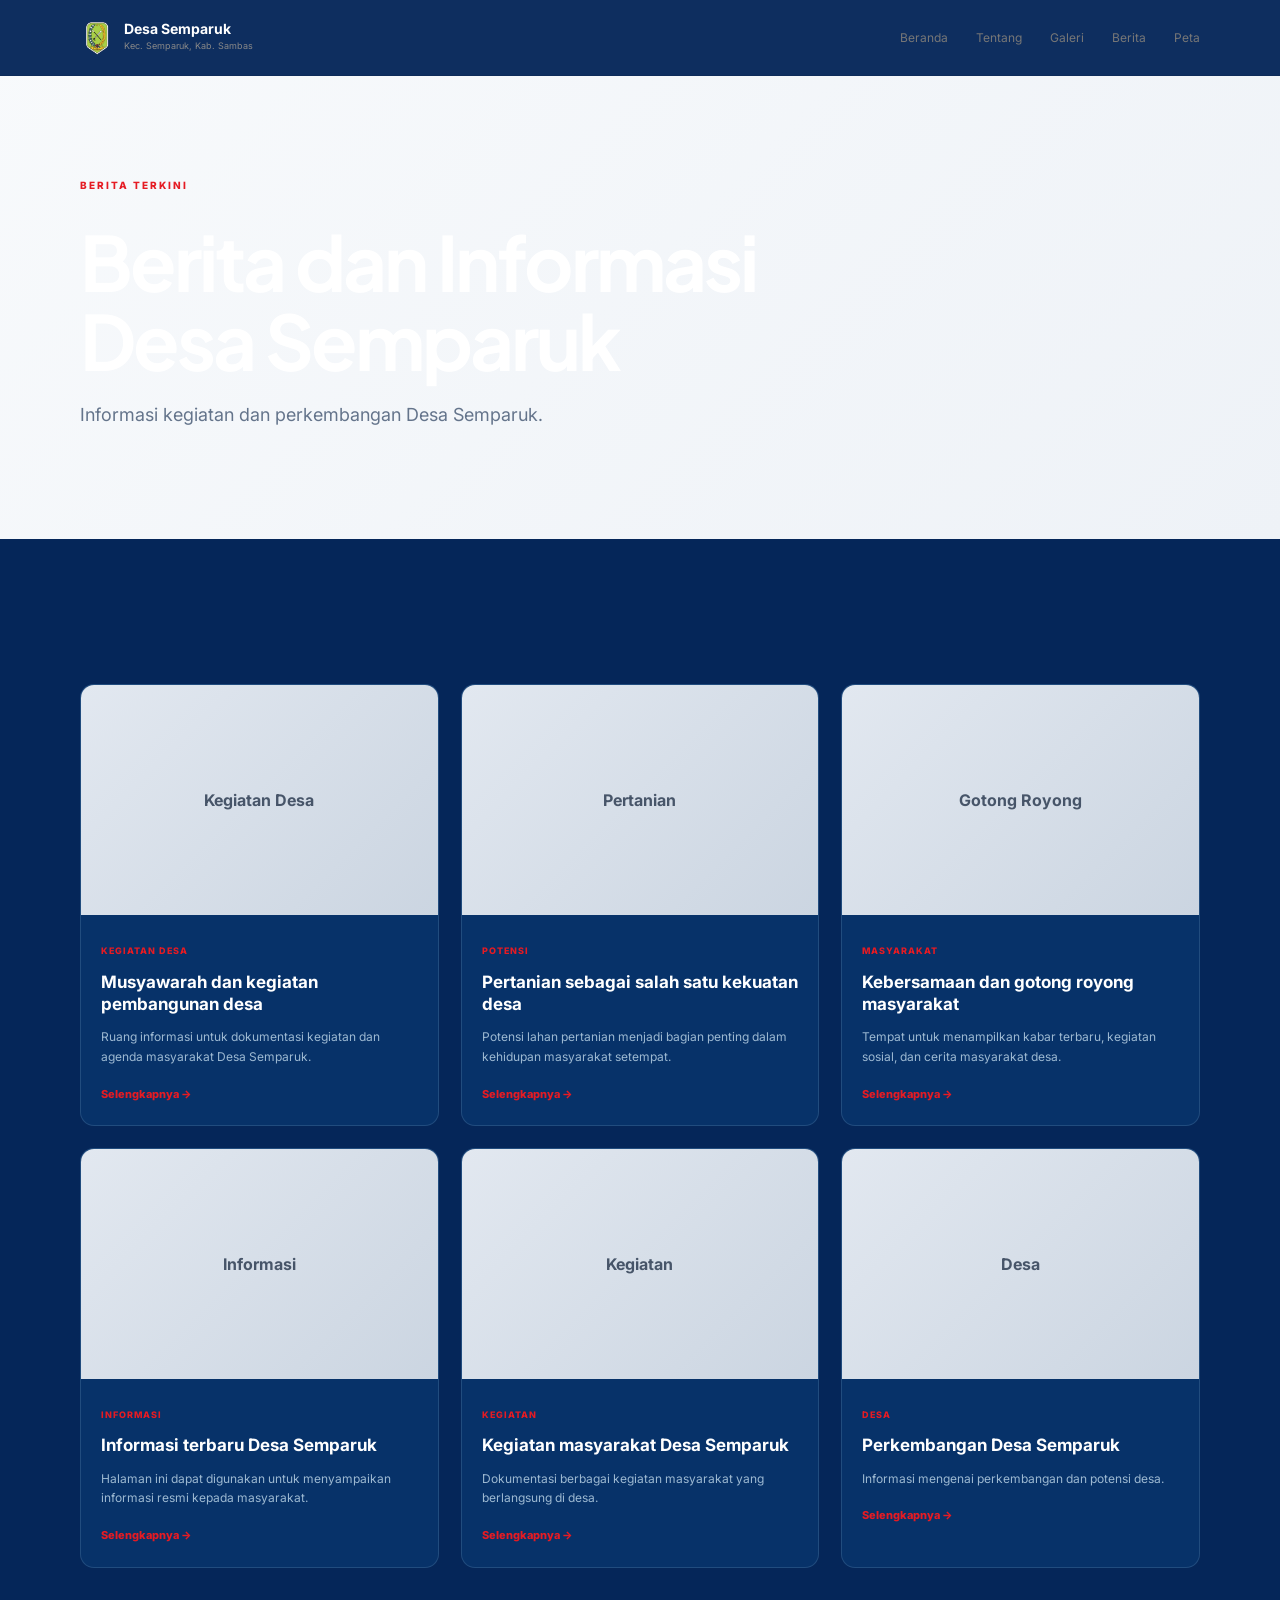
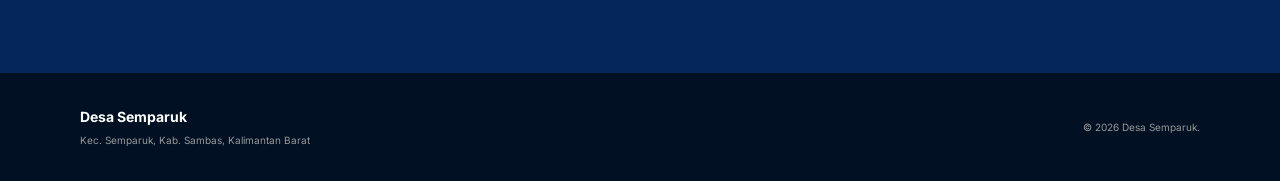
==== berita.html @ 7cc1b400 "mengubah menjadi 5 halaman dan menambahkan peta" ====
<!DOCTYPE html>
<html lang="id">

<head>

  <meta charset="UTF-8">

  <meta name="viewport"
        content="width=device-width, initial-scale=1.0">

  <title>Berita — Desa Semparuk</title>

  <link rel="preconnect"
        href="https://fonts.googleapis.com">

  <link rel="preconnect"
        href="https://fonts.gstatic.com"
        crossorigin>

  <link href="https://fonts.googleapis.com/css2?family=Inter:wght@400;500;600;700;800&family=Plus+Jakarta+Sans:wght@600;700;800&display=swap"
        rel="stylesheet">

  <link rel="stylesheet"
        href="style.css">

</head>


<body>

<header class="navbar">

  <a href="index.html" class="brand">

    <img class="official-logo"
         src="logo-kabupaten-sambas.png"
         alt="Lambang Kabupaten Sambas">

    <span>

      <strong>Desa Semparuk</strong>

      <small>
        Kec. Semparuk, Kab. Sambas
      </small>

    </span>

  </a>


  <button class="menu-toggle"
          id="menuToggle">
    ☰
  </button>


  <nav id="navMenu">

    <a href="index.html">
      Beranda
    </a>

    <a href="tentang.html">
      Tentang
    </a>

    <a href="galeri.html">
      Galeri
    </a>

    <a class="active"
       href="berita.html">
      Berita
    </a>

    <a href="peta.html">
      Peta
    </a>

  </nav>

</header>


<main>

<section class="page-header">

  <div class="container">

    <span class="eyebrow">
      Berita Terkini
    </span>

    <h1>
      Berita dan Informasi
      <br>
      Desa Semparuk
    </h1>

    <p>
      Informasi kegiatan dan perkembangan
      Desa Semparuk.
    </p>

  </div>

</section>


<section class="section news-section">

  <div class="container">


    <div class="news-grid">


      <article class="news-card reveal">

        <div class="news-image">
          Kegiatan Desa
        </div>

        <div class="news-body">

          <span class="tag">
            Kegiatan Desa
          </span>

          <h3>
            Musyawarah dan kegiatan pembangunan desa
          </h3>

          <p>
            Ruang informasi untuk dokumentasi kegiatan
            dan agenda masyarakat Desa Semparuk.
          </p>

          <a href="#">
            Selengkapnya →
          </a>

        </div>

      </article>


      <article class="news-card reveal">

        <div class="news-image">
          Pertanian
        </div>

        <div class="news-body">

          <span class="tag">
            Potensi
          </span>

          <h3>
            Pertanian sebagai salah satu kekuatan desa
          </h3>

          <p>
            Potensi lahan pertanian menjadi bagian penting
            dalam kehidupan masyarakat setempat.
          </p>

          <a href="#">
            Selengkapnya →
          </a>

        </div>

      </article>


      <article class="news-card reveal">

        <div class="news-image">
          Gotong Royong
        </div>

        <div class="news-body">

          <span class="tag">
            Masyarakat
          </span>

          <h3>
            Kebersamaan dan gotong royong masyarakat
          </h3>

          <p>
            Tempat untuk menampilkan kabar terbaru,
            kegiatan sosial, dan cerita masyarakat desa.
          </p>

          <a href="#">
            Selengkapnya →
          </a>

        </div>

      </article>


      <article class="news-card reveal">

        <div class="news-image">
          Informasi
        </div>

        <div class="news-body">

          <span class="tag">
            Informasi
          </span>

          <h3>
            Informasi terbaru Desa Semparuk
          </h3>

          <p>
            Halaman ini dapat digunakan untuk
            menyampaikan informasi resmi kepada masyarakat.
          </p>

          <a href="#">
            Selengkapnya →
          </a>

        </div>

      </article>


      <article class="news-card reveal">

        <div class="news-image">
          Kegiatan
        </div>

        <div class="news-body">

          <span class="tag">
            Kegiatan
          </span>

          <h3>
            Kegiatan masyarakat Desa Semparuk
          </h3>

          <p>
            Dokumentasi berbagai kegiatan masyarakat
            yang berlangsung di desa.
          </p>

          <a href="#">
            Selengkapnya →
          </a>

        </div>

      </article>


      <article class="news-card reveal">

        <div class="news-image">
          Desa
        </div>

        <div class="news-body">

          <span class="tag">
            Desa
          </span>

          <h3>
            Perkembangan Desa Semparuk
          </h3>

          <p>
            Informasi mengenai perkembangan
            dan potensi desa.
          </p>

          <a href="#">
            Selengkapnya →
          </a>

        </div>

      </article>


    </div>

  </div>

</section>

</main>


<footer>

  <div class="container footer-inner">

    <div>

      <strong>
        Desa Semparuk
      </strong>

      <p>
        Kec. Semparuk, Kab. Sambas,
        Kalimantan Barat
      </p>

    </div>

    <p>
      © <span id="year"></span>
      Desa Semparuk.
    </p>

  </div>

</footer>


<button id="topBtn"
        class="top-btn">
  ↑
</button>


<script src="script.js"></script>

</body>

</html>
---- style.css ----
:root{--blue:#052659;--blue-dark:#021024;--blue-light:#7DA0CA;--blue-pale:#C1E8FF;
  --red:#e51b23;
  --red-dark:#c90f17;
  --ink:#171717;
  --muted:#777;
  --line:#ececec;
  --soft:#f6f6f6;
  --white:#fff;
  --shadow:0 18px 55px rgba(0,0,0,.09);
}
*{box-sizing:border-box}
html{scroll-behavior:smooth}
body{margin:0;font-family:Inter,Arial,sans-serif;color:var(--ink);background:#052659;line-height:1.65}
img{display:block;width:100%;object-fit:cover}
a{text-decoration:none;color:inherit}
button{font:inherit}
.container{width:min(1120px,calc(100% - 48px));margin:auto}
.navbar{position:fixed;z-index:50;top:0;left:0;right:0;height:76px;background:rgba(5,38,89,.96);backdrop-filter:blur(14px);display:flex;align-items:center;justify-content:space-between;padding:0 max(24px,calc((100vw - 1120px)/2));border-bottom:1px solid rgba(0,0,0,.06)}
.brand{display:flex;gap:10px;align-items:center}
.brand-mark{width:32px;height:32px;border-radius:50%;background:var(--red);color:#fff;display:grid;place-items:center;font-weight:800;font-size:11px}
.brand strong{display:block;font-size:14px;line-height:1.1}
.brand small{display:block;color:#888;font-size:9px;margin-top:3px}
nav{display:flex;gap:28px;align-items:center}
nav a{font-size:12px;color:#777;position:relative;padding:7px 0}
nav a.active,nav a:hover{color:var(--red);font-weight:700}
nav a.active:after{content:"";position:absolute;height:2px;background:var(--red);left:0;right:0;bottom:0;border-radius:2px}
.menu-toggle{display:none;border:0;background:none;font-size:25px;cursor:pointer}
.hero{height:100vh;min-height:640px;position:relative;display:grid;place-items:center;overflow:hidden;color:#fff}
.hero-bg{position:absolute;inset:0;background-image:url("https://images.unsplash.com/photo-1470770841072-f978cf4d019e?auto=format&fit=crop&w=2200&q=90");background-size:cover;background-position:center}
.hero-overlay{position:absolute;inset:0;background:linear-gradient(90deg,rgba(0,0,0,.70),rgba(0,0,0,.30)),linear-gradient(0deg,rgba(0,0,0,.45),transparent 60%)}
.hero-content{position:relative;z-index:2;width:min(820px,calc(100% - 48px));text-align:center;margin-top:65px}
.eyebrow{display:inline-block;text-transform:uppercase;letter-spacing:2px;color:var(--red);font-weight:800;font-size:10px;margin-bottom:13px}
.eyebrow.light{color:#fff;background:rgba(255,255,255,.13);padding:7px 12px;border-radius:30px;backdrop-filter:blur(6px)}
.hero h1{font-family:"Plus Jakarta Sans",Inter,sans-serif;font-size:clamp(42px,7vw,82px);line-height:1.02;letter-spacing:-3px;margin:10px 0 20px}
.hero h1 span{color:#ff343b}
.hero p{max-width:650px;margin:auto;color:rgba(255,255,255,.82);font-size:15px}
.hero-actions{display:flex;gap:12px;justify-content:center;margin-top:30px}
.btn{display:inline-flex;align-items:center;justify-content:center;border-radius:999px;padding:12px 22px;font-size:11px;font-weight:800;border:1px solid transparent;cursor:pointer;transition:.25s}
.btn-primary{background:var(--red);color:#fff}
.btn-primary:hover{background:var(--red-dark);transform:translateY(-2px)}
.btn-ghost{border-color:rgba(255,255,255,.5);color:#fff;background:rgba(255,255,255,.06)}
.btn-ghost:hover{background:#052659;color:#111}
.btn-light{background:#052659;color:var(--red)}
.btn-outline-light{border-color:rgba(255,255,255,.7);color:#fff}
.scroll-down{position:absolute;bottom:25px;left:50%;transform:translateX(-50%);width:34px;height:34px;border:1px solid rgba(255,255,255,.4);border-radius:50%;display:grid;place-items:center;color:#fff;animation:bounce 1.8s infinite}
.section{padding:105px 0}
.section-muted{background:#f4f4f4;padding:100px 0}
.section-heading h2,.news-head h2,.contact h2{font-family:"Plus Jakarta Sans",Inter,sans-serif;font-size:clamp(31px,4vw,49px);line-height:1.1;letter-spacing:-1.5px;margin:0 0 12px}
.section-heading p{color:#888;margin:0}
.center{text-align:center}
.about-grid{display:grid;grid-template-columns:1fr 1fr;gap:75px;align-items:center;margin-top:55px}
.about-photo{border-radius:18px;overflow:hidden;height:490px;box-shadow:var(--shadow)}
.about-photo img{height:100%}
.about-copy h3{font-family:"Plus Jakarta Sans";font-size:32px;line-height:1.15;letter-spacing:-1px;margin:0 0 18px}
.about-copy p{color:#777;font-size:14px}
.mini-label{color:var(--red);font-size:10px;text-transform:uppercase;font-weight:800;letter-spacing:1.5px}
.text-link{display:inline-flex;gap:9px;color:var(--red);font-size:12px;font-weight:800;margin-top:10px}
.info-cards{display:grid;grid-template-columns:1fr 1fr;gap:22px;margin-top:55px}
.info-card{border:1px solid #eee;border-radius:16px;padding:30px;background:#052659;box-shadow:0 10px 35px rgba(0,0,0,.035)}
.icon,.round-icon{width:46px;height:46px;border-radius:50%;background:#fff0f1;color:var(--red);display:grid;place-items:center;font-weight:800}
.info-card h3{margin:20px 0 5px;font-size:20px}
.info-card p,.info-card li{color:#777;font-size:13px}
.info-card ul{padding-left:18px;margin-bottom:0}
.vision-grid{display:grid;grid-template-columns:repeat(3,1fr);gap:20px;margin-top:45px}
.vision-card{background:#052659;border-radius:16px;padding:32px;box-shadow:0 12px 45px rgba(0,0,0,.06)}
.vision-card h3{font-size:18px;margin:20px 0 8px}
.vision-card p{color:#777;font-size:13px}
.gallery{display:grid;grid-template-columns:2fr 1fr 1fr;grid-auto-rows:240px;gap:16px;margin-top:50px}
.gallery-item{position:relative;border-radius:14px;overflow:hidden;margin:0}
.gallery-item.large{grid-row:span 2}
.gallery-item img{height:100%;transition:.5s}
.gallery-item:hover img{transform:scale(1.06)}
.gallery-item:after{content:"";position:absolute;inset:0;background:linear-gradient(transparent 45%,rgba(0,0,0,.7))}
.gallery-item figcaption{position:absolute;z-index:2;left:20px;right:20px;bottom:18px;color:#fff}
.gallery-item figcaption span{display:block;font-size:9px;text-transform:uppercase;letter-spacing:1.5px;opacity:.75}
.gallery-item figcaption strong{font-size:17px}
.news-section{background:#fff}
.news-head{display:flex;justify-content:space-between;align-items:end;gap:30px}
.news-grid{display:grid;grid-template-columns:repeat(3,1fr);gap:22px;margin-top:40px}
.news-card{border:1px solid #eee;border-radius:14px;overflow:hidden;background:#052659;transition:.3s}
.news-card:hover{transform:translateY(-5px);box-shadow:var(--shadow)}
.news-card>img{height:200px}
.news-body{padding:20px}
.tag{color:var(--red);font-size:9px;text-transform:uppercase;font-weight:800;letter-spacing:1px}
.news-body h3{font-size:17px;line-height:1.3;margin:9px 0}
.news-body p{color:#888;font-size:12px}
.news-body a{color:var(--red);font-size:11px;font-weight:800}
.feature{position:relative;background:#052659;overflow:hidden}
.feature-red{position:absolute;left:0;top:0;bottom:0;width:42%;background:linear-gradient(160deg,#ef242b,#c80912)}
.feature-grid{position:relative;display:grid;grid-template-columns:1.05fr 1.25fr .75fr;gap:25px;align-items:center;min-height:600px}
.feature-copy{color:#fff;padding:55px 30px 55px 0}
.feature-copy h2{font-family:"Plus Jakarta Sans";font-size:43px;line-height:1.05;letter-spacing:-1.5px;margin:0 0 18px}
.feature-copy p{font-size:13px;color:rgba(255,255,255,.82)}
.feature-buttons{display:flex;gap:10px;margin-top:25px}
.feature-image{height:410px;border-radius:15px;overflow:hidden;box-shadow:var(--shadow)}
.feature-image img{height:100%}
.latest{background:#052659;border-radius:15px;padding:25px;box-shadow:0 15px 45px rgba(0,0,0,.12)}
.latest h3{margin:0 0 10px;font-size:18px}
.latest a{display:flex;gap:12px;padding:15px 0;border-bottom:1px solid #eee;font-size:11px}
.latest a:last-child{border-bottom:0}
.latest b{color:var(--red)}
.latest span{color:#666}
.contact{background:#f6f6f6}
.contact-grid{display:grid;grid-template-columns:1fr 1fr;gap:60px;align-items:center}
.contact p{color:#777;max-width:520px}
.contact-card{background:#052659;border-radius:16px;padding:10px 25px;box-shadow:var(--shadow)}
.contact-card div{display:flex;justify-content:space-between;gap:20px;padding:18px 0;border-bottom:1px solid #eee}
.contact-card div:last-child{border:0}
.contact-card span{color:#999;font-size:11px}
.contact-card strong{font-size:12px}
footer{background:#111;color:#fff;padding:30px 0}
.footer-inner{display:flex;justify-content:space-between;gap:20px;align-items:center}
.footer-inner strong{font-size:14px}
.footer-inner p{margin:3px 0;color:#999;font-size:10px}
.top-btn{position:fixed;z-index:40;right:22px;bottom:22px;width:38px;height:38px;border-radius:50%;border:0;background:var(--red);color:#fff;cursor:pointer;opacity:0;pointer-events:none;transition:.25s}
.top-btn.show{opacity:1;pointer-events:auto}
.notice{position:fixed;z-index:100;left:50%;bottom:25px;transform:translate(-50%,20px);background:#111;color:#fff;border-radius:10px;padding:12px 18px;font-size:11px;opacity:0;pointer-events:none;transition:.3s;box-shadow:var(--shadow)}
.notice.show{opacity:1;transform:translate(-50%,0)}
.reveal{opacity:0;transform:translateY(28px);transition:opacity .75s ease,transform .75s ease}
.reveal.visible{opacity:1;transform:none}
@keyframes bounce{0%,100%{transform:translate(-50%,0)}50%{transform:translate(-50%,8px)}}

@media(max-width:850px){
  .menu-toggle{display:block}
  nav{position:absolute;left:15px;right:15px;top:68px;background:#052659;display:none;flex-direction:column;gap:0;padding:10px 18px;border-radius:12px;box-shadow:var(--shadow);align-items:stretch}
  nav.open{display:flex}
  nav a{padding:12px}
  .about-grid,.contact-grid{grid-template-columns:1fr;gap:35px}
  .about-photo{height:350px}
  .vision-grid,.news-grid{grid-template-columns:1fr}
  .gallery{grid-template-columns:1fr 1fr;grid-auto-rows:220px}
  .gallery-item.large{grid-row:span 1;grid-column:span 2}
  .feature-red{width:100%;height:52%;bottom:auto}
  .feature-grid{grid-template-columns:1fr;min-height:0;padding:65px 0}
  .feature-copy{padding:0}
  .feature-image{height:330px}
  .latest{margin-top:0}
}
@media(max-width:520px){
  .container{width:min(100% - 30px,1120px)}
  .navbar{padding:0 15px}
  .hero h1{font-size:42px;letter-spacing:-2px}
  .hero p{font-size:13px}
  .hero-actions{flex-direction:column;width:200px;margin:25px auto 0}
  .section,.section-muted{padding:75px 0}
  .info-cards{grid-template-columns:1fr}
  .gallery{grid-template-columns:1fr;grid-auto-rows:220px}
  .gallery-item.large{grid-column:auto}
  .news-head{display:block}
  .news-head .btn{margin-top:20px}
  .feature-copy h2{font-size:35px}
  .footer-inner{display:block}
  .footer-inner>p{margin-top:15px}
}

/* V2 PROFESSIONAL THEME */
body{background:#052659;color:#fff}
.section{background:#052659}.section-muted{background:#021024}
.section-heading h2,.news-head h2,.contact h2,.about-copy h3{color:#fff}
.section-heading p,.about-copy p,.info-card p,.info-card li,.vision-card p,.news-body p,.contact p{color:#9db9d2}
.about-photo{background:linear-gradient(145deg,#C1E8FF,#052659);display:grid;place-items:center}
.about-photo img{display:none}.about-photo:after{content:"FOTO DESA SEMPARUK";color:#052659;font-weight:800;letter-spacing:2px;font-size:11px}
.info-card,.vision-card,.news-card,.contact-card{background:#073269;color:#fff;border-color:rgba(193,232,255,.14)}
.info-card h3,.vision-card h3,.news-body h3{color:#fff}
.gallery-item{background:linear-gradient(145deg,#7DA0CA,#052659);display:grid;place-items:center}
.gallery-item img{display:none}.gallery-item:before{content:"TEMPAT FOTO";position:absolute;z-index:1;color:#C1E8FF;font-size:11px;font-weight:800;letter-spacing:2px}
.contact{background:#052659}.contact-card strong{color:#C1E8FF}
footer{background:#021024}
.v2-stats{display:grid;grid-template-columns:repeat(4,1fr);margin:35px 0 55px;border:1px solid rgba(193,232,255,.15);border-radius:16px;overflow:hidden}
.v2-stats div{padding:22px;border-right:1px solid rgba(193,232,255,.12)}.v2-stats div:last-child{border:0}
.v2-stats b{display:block;font:800 25px "Plus Jakarta Sans";color:#C1E8FF}.v2-stats span{font-size:8px;color:#7DA0CA;letter-spacing:1.5px}
.v2-services{background:#021024!important}.v2-service-grid{display:grid;grid-template-columns:repeat(3,1fr);gap:18px;margin-top:40px}
.v2-service-grid article{background:#052659;border:1px solid rgba(193,232,255,.14);border-radius:16px;padding:28px;transition:.3s}
.v2-service-grid article:hover{transform:translateY(-6px);border-color:#e51b23}.v2-service-grid b{color:#e51b23;font-size:9px}
.v2-service-grid h3{font:700 19px "Plus Jakarta Sans";margin:22px 0 8px}.v2-service-grid p{font-size:11px;color:#8ea9c3}
@media(max-width:850px){.v2-stats{grid-template-columns:1fr 1fr}.v2-stats div:nth-child(2){border-right:0}.v2-service-grid{grid-template-columns:1fr}}

/* Logo resmi Kabupaten Sambas yang diberikan pengguna */
.official-logo{
  width:34px!important;
  height:34px!important;
  object-fit:contain;
  border-radius:0!important;
  flex:none;
}
.official-emblem{
  overflow:hidden;
  padding:12px;
}
.official-emblem img{
  width:100%;
  height:100%;
  object-fit:contain;
  display:block;
}
.footer-brand .official-logo{
  width:31px!important;
  height:31px!important;
}

/* ========================================
   MULTI PAGE
======================================== */

.page-header {
  padding: 170px 0 90px;
  background:
    linear-gradient(
      135deg,
      #f8fafc,
      #eef2f7
    );
}

.page-header h1 {
  max-width: 800px;
  margin: 15px 0;
  font-family: "Plus Jakarta Sans", sans-serif;
  font-size: clamp(42px, 6vw, 76px);
  line-height: 1.05;
  letter-spacing: -3px;
}

.page-header p {
  max-width: 650px;
  font-size: 18px;
  line-height: 1.8;
  color: #64748b;
}


/* GALERI */

.gallery-placeholder {
  width: 100%;
  height: 100%;
  min-height: 280px;

  display: flex;
  align-items: center;
  justify-content: center;

  background:
    linear-gradient(
      135deg,
      #dbeafe,
      #e2e8f0
    );

  color: #64748b;
  font-size: 18px;
  font-weight: 700;
}


/* BERITA */

.news-image {
  height: 230px;

  display: flex;
  align-items: center;
  justify-content: center;

  background:
    linear-gradient(
      135deg,
      #e2e8f0,
      #cbd5e1
    );

  color: #475569;
  font-weight: 700;
}


/* PETA */

#map {
  width: 100%;
  height: 550px;

  border-radius: 24px;
  overflow: hidden;

  box-shadow:
    0 20px 60px rgba(15, 23, 42, 0.12);

  z-index: 1;
}


.map-info {
  margin-top: 30px;

  display: grid;
  grid-template-columns:
    repeat(4, 1fr);

  gap: 20px;
}


.map-info div {
  display: flex;
  flex-direction: column;
  gap: 7px;
}


.map-info span {
  font-size: 13px;
  color: #64748b;
  text-transform: uppercase;
  letter-spacing: 1px;
}


.map-info strong {
  font-size: 16px;
}


/* RESPONSIVE */

@media (max-width: 768px) {

  .page-header {
    padding: 130px 0 70px;
  }

  .page-header h1 {
    letter-spacing: -2px;
  }

  #map {
    height: 400px;
    border-radius: 18px;
  }

  .map-info {
    grid-template-columns: 1fr 1fr;
  }

}


@media (max-width: 480px) {

  .map-info {
    grid-template-columns: 1fr;
  }

}
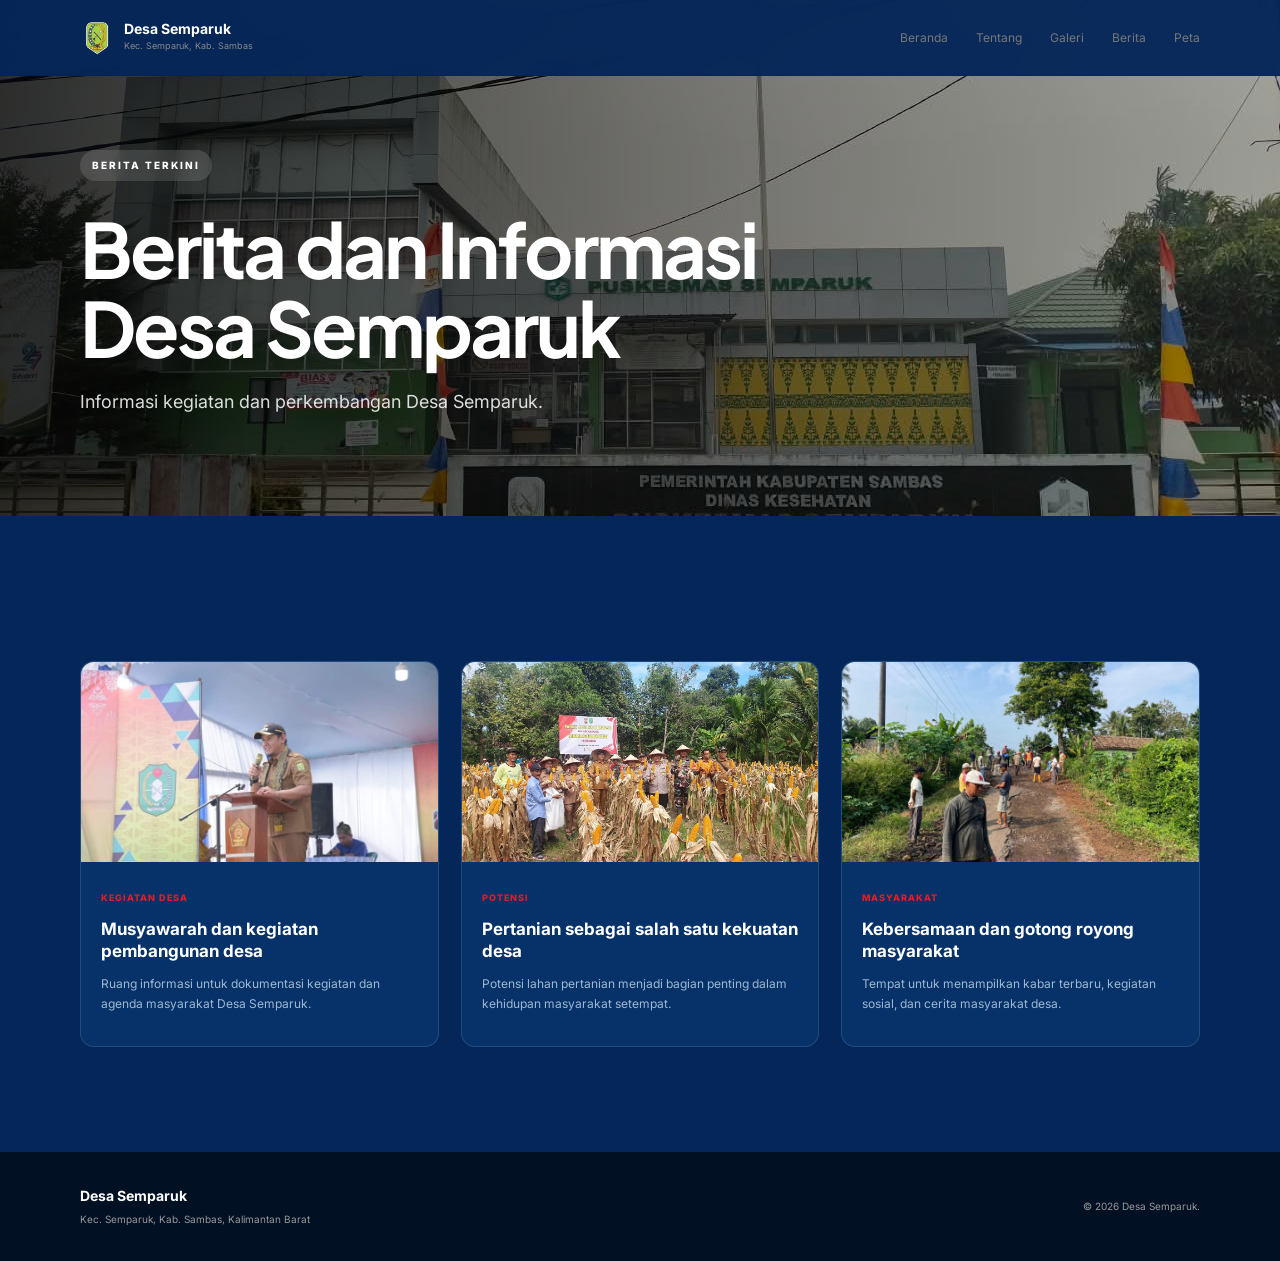
==== commit 2b5803dd: "menyelesaikan website" ====
--- a/berita.html
+++ b/berita.html
@@ -9,6 +9,7 @@
         content="width=device-width, initial-scale=1.0">
 
   <title>Berita — Desa Semparuk</title>
+
 
   <link rel="preconnect"
         href="https://fonts.googleapis.com">
@@ -38,7 +39,9 @@
 
     <span>
 
-      <strong>Desa Semparuk</strong>
+      <strong>
+        Desa Semparuk
+      </strong>
 
       <small>
         Kec. Semparuk, Kab. Sambas
@@ -50,7 +53,8 @@
 
 
   <button class="menu-toggle"
-          id="menuToggle">
+          id="menuToggle"
+          aria-label="Buka menu">
     ☰
   </button>
 
@@ -85,11 +89,25 @@
 
 <main>
 
+<!-- =========================
+     HEADER
+========================= -->
+
 <section class="page-header">
 
-  <div class="container">
-
-    <span class="eyebrow">
+  <!-- FOTO HEADER BERITA -->
+  <img
+    src="images/berita-header.jpeg"
+    alt="Kegiatan Desa Semparuk"
+    class="page-header-image"
+  >
+
+  <!-- OVERLAY -->
+  <div class="page-header-overlay"></div>
+
+  <div class="container page-header-content">
+
+    <span class="eyebrow light">
       Berita Terkini
     </span>
 
@@ -109,6 +127,10 @@
 </section>
 
 
+<!-- =========================
+     BERITA
+========================= -->
+
 <section class="section news-section">
 
   <div class="container">
@@ -117,11 +139,14 @@
     <div class="news-grid">
 
 
+      <!-- BERITA 1 -->
+
       <article class="news-card reveal">
 
-        <div class="news-image">
-          Kegiatan Desa
-        </div>
+        <img class="news-image"
+             src="images/berita-1.jpeg"
+             alt="Kegiatan Desa Semparuk">
+
 
         <div class="news-body">
 
@@ -138,20 +163,21 @@
             dan agenda masyarakat Desa Semparuk.
           </p>
 
-          <a href="#">
-            Selengkapnya →
-          </a>
+         
 
         </div>
 
       </article>
 
 
+      <!-- BERITA 2 -->
+
       <article class="news-card reveal">
 
-        <div class="news-image">
-          Pertanian
-        </div>
+        <img class="news-image"
+             src="images/berita-2.webp"
+             alt="Pertanian Desa Semparuk">
+
 
         <div class="news-body">
 
@@ -168,20 +194,21 @@
             dalam kehidupan masyarakat setempat.
           </p>
 
-          <a href="#">
-            Selengkapnya →
-          </a>
+         
 
         </div>
 
       </article>
 
 
+      <!-- BERITA 3 -->
+
       <article class="news-card reveal">
 
-        <div class="news-image">
-          Gotong Royong
-        </div>
+        <img class="news-image"
+             src="images/berita-3.jpg"
+             alt="Gotong royong masyarakat">
+
 
         <div class="news-body">
 
@@ -198,99 +225,7 @@
             kegiatan sosial, dan cerita masyarakat desa.
           </p>
 
-          <a href="#">
-            Selengkapnya →
-          </a>
-
-        </div>
-
-      </article>
-
-
-      <article class="news-card reveal">
-
-        <div class="news-image">
-          Informasi
-        </div>
-
-        <div class="news-body">
-
-          <span class="tag">
-            Informasi
-          </span>
-
-          <h3>
-            Informasi terbaru Desa Semparuk
-          </h3>
-
-          <p>
-            Halaman ini dapat digunakan untuk
-            menyampaikan informasi resmi kepada masyarakat.
-          </p>
-
-          <a href="#">
-            Selengkapnya →
-          </a>
-
-        </div>
-
-      </article>
-
-
-      <article class="news-card reveal">
-
-        <div class="news-image">
-          Kegiatan
-        </div>
-
-        <div class="news-body">
-
-          <span class="tag">
-            Kegiatan
-          </span>
-
-          <h3>
-            Kegiatan masyarakat Desa Semparuk
-          </h3>
-
-          <p>
-            Dokumentasi berbagai kegiatan masyarakat
-            yang berlangsung di desa.
-          </p>
-
-          <a href="#">
-            Selengkapnya →
-          </a>
-
-        </div>
-
-      </article>
-
-
-      <article class="news-card reveal">
-
-        <div class="news-image">
-          Desa
-        </div>
-
-        <div class="news-body">
-
-          <span class="tag">
-            Desa
-          </span>
-
-          <h3>
-            Perkembangan Desa Semparuk
-          </h3>
-
-          <p>
-            Informasi mengenai perkembangan
-            dan potensi desa.
-          </p>
-
-          <a href="#">
-            Selengkapnya →
-          </a>
+         
 
         </div>
 
--- a/style.css
+++ b/style.css
@@ -1,201 +1,938 @@
-:root{--blue:#052659;--blue-dark:#021024;--blue-light:#7DA0CA;--blue-pale:#C1E8FF;
-  --red:#e51b23;
-  --red-dark:#c90f17;
-  --ink:#171717;
-  --muted:#777;
-  --line:#ececec;
-  --soft:#f6f6f6;
-  --white:#fff;
-  --shadow:0 18px 55px rgba(0,0,0,.09);
-}
-*{box-sizing:border-box}
-html{scroll-behavior:smooth}
-body{margin:0;font-family:Inter,Arial,sans-serif;color:var(--ink);background:#052659;line-height:1.65}
-img{display:block;width:100%;object-fit:cover}
-a{text-decoration:none;color:inherit}
-button{font:inherit}
-.container{width:min(1120px,calc(100% - 48px));margin:auto}
-.navbar{position:fixed;z-index:50;top:0;left:0;right:0;height:76px;background:rgba(5,38,89,.96);backdrop-filter:blur(14px);display:flex;align-items:center;justify-content:space-between;padding:0 max(24px,calc((100vw - 1120px)/2));border-bottom:1px solid rgba(0,0,0,.06)}
-.brand{display:flex;gap:10px;align-items:center}
-.brand-mark{width:32px;height:32px;border-radius:50%;background:var(--red);color:#fff;display:grid;place-items:center;font-weight:800;font-size:11px}
-.brand strong{display:block;font-size:14px;line-height:1.1}
-.brand small{display:block;color:#888;font-size:9px;margin-top:3px}
-nav{display:flex;gap:28px;align-items:center}
-nav a{font-size:12px;color:#777;position:relative;padding:7px 0}
-nav a.active,nav a:hover{color:var(--red);font-weight:700}
-nav a.active:after{content:"";position:absolute;height:2px;background:var(--red);left:0;right:0;bottom:0;border-radius:2px}
-.menu-toggle{display:none;border:0;background:none;font-size:25px;cursor:pointer}
-.hero{height:100vh;min-height:640px;position:relative;display:grid;place-items:center;overflow:hidden;color:#fff}
-.hero-bg{position:absolute;inset:0;background-image:url("https://images.unsplash.com/photo-1470770841072-f978cf4d019e?auto=format&fit=crop&w=2200&q=90");background-size:cover;background-position:center}
-.hero-overlay{position:absolute;inset:0;background:linear-gradient(90deg,rgba(0,0,0,.70),rgba(0,0,0,.30)),linear-gradient(0deg,rgba(0,0,0,.45),transparent 60%)}
-.hero-content{position:relative;z-index:2;width:min(820px,calc(100% - 48px));text-align:center;margin-top:65px}
-.eyebrow{display:inline-block;text-transform:uppercase;letter-spacing:2px;color:var(--red);font-weight:800;font-size:10px;margin-bottom:13px}
-.eyebrow.light{color:#fff;background:rgba(255,255,255,.13);padding:7px 12px;border-radius:30px;backdrop-filter:blur(6px)}
-.hero h1{font-family:"Plus Jakarta Sans",Inter,sans-serif;font-size:clamp(42px,7vw,82px);line-height:1.02;letter-spacing:-3px;margin:10px 0 20px}
-.hero h1 span{color:#ff343b}
-.hero p{max-width:650px;margin:auto;color:rgba(255,255,255,.82);font-size:15px}
-.hero-actions{display:flex;gap:12px;justify-content:center;margin-top:30px}
-.btn{display:inline-flex;align-items:center;justify-content:center;border-radius:999px;padding:12px 22px;font-size:11px;font-weight:800;border:1px solid transparent;cursor:pointer;transition:.25s}
-.btn-primary{background:var(--red);color:#fff}
-.btn-primary:hover{background:var(--red-dark);transform:translateY(-2px)}
-.btn-ghost{border-color:rgba(255,255,255,.5);color:#fff;background:rgba(255,255,255,.06)}
-.btn-ghost:hover{background:#052659;color:#111}
-.btn-light{background:#052659;color:var(--red)}
-.btn-outline-light{border-color:rgba(255,255,255,.7);color:#fff}
-.scroll-down{position:absolute;bottom:25px;left:50%;transform:translateX(-50%);width:34px;height:34px;border:1px solid rgba(255,255,255,.4);border-radius:50%;display:grid;place-items:center;color:#fff;animation:bounce 1.8s infinite}
-.section{padding:105px 0}
-.section-muted{background:#f4f4f4;padding:100px 0}
-.section-heading h2,.news-head h2,.contact h2{font-family:"Plus Jakarta Sans",Inter,sans-serif;font-size:clamp(31px,4vw,49px);line-height:1.1;letter-spacing:-1.5px;margin:0 0 12px}
-.section-heading p{color:#888;margin:0}
-.center{text-align:center}
-.about-grid{display:grid;grid-template-columns:1fr 1fr;gap:75px;align-items:center;margin-top:55px}
-.about-photo{border-radius:18px;overflow:hidden;height:490px;box-shadow:var(--shadow)}
-.about-photo img{height:100%}
-.about-copy h3{font-family:"Plus Jakarta Sans";font-size:32px;line-height:1.15;letter-spacing:-1px;margin:0 0 18px}
-.about-copy p{color:#777;font-size:14px}
-.mini-label{color:var(--red);font-size:10px;text-transform:uppercase;font-weight:800;letter-spacing:1.5px}
-.text-link{display:inline-flex;gap:9px;color:var(--red);font-size:12px;font-weight:800;margin-top:10px}
-.info-cards{display:grid;grid-template-columns:1fr 1fr;gap:22px;margin-top:55px}
-.info-card{border:1px solid #eee;border-radius:16px;padding:30px;background:#052659;box-shadow:0 10px 35px rgba(0,0,0,.035)}
-.icon,.round-icon{width:46px;height:46px;border-radius:50%;background:#fff0f1;color:var(--red);display:grid;place-items:center;font-weight:800}
-.info-card h3{margin:20px 0 5px;font-size:20px}
-.info-card p,.info-card li{color:#777;font-size:13px}
-.info-card ul{padding-left:18px;margin-bottom:0}
-.vision-grid{display:grid;grid-template-columns:repeat(3,1fr);gap:20px;margin-top:45px}
-.vision-card{background:#052659;border-radius:16px;padding:32px;box-shadow:0 12px 45px rgba(0,0,0,.06)}
-.vision-card h3{font-size:18px;margin:20px 0 8px}
-.vision-card p{color:#777;font-size:13px}
-.gallery{display:grid;grid-template-columns:2fr 1fr 1fr;grid-auto-rows:240px;gap:16px;margin-top:50px}
-.gallery-item{position:relative;border-radius:14px;overflow:hidden;margin:0}
-.gallery-item.large{grid-row:span 2}
-.gallery-item img{height:100%;transition:.5s}
-.gallery-item:hover img{transform:scale(1.06)}
-.gallery-item:after{content:"";position:absolute;inset:0;background:linear-gradient(transparent 45%,rgba(0,0,0,.7))}
-.gallery-item figcaption{position:absolute;z-index:2;left:20px;right:20px;bottom:18px;color:#fff}
-.gallery-item figcaption span{display:block;font-size:9px;text-transform:uppercase;letter-spacing:1.5px;opacity:.75}
-.gallery-item figcaption strong{font-size:17px}
-.news-section{background:#fff}
-.news-head{display:flex;justify-content:space-between;align-items:end;gap:30px}
-.news-grid{display:grid;grid-template-columns:repeat(3,1fr);gap:22px;margin-top:40px}
-.news-card{border:1px solid #eee;border-radius:14px;overflow:hidden;background:#052659;transition:.3s}
-.news-card:hover{transform:translateY(-5px);box-shadow:var(--shadow)}
-.news-card>img{height:200px}
-.news-body{padding:20px}
-.tag{color:var(--red);font-size:9px;text-transform:uppercase;font-weight:800;letter-spacing:1px}
-.news-body h3{font-size:17px;line-height:1.3;margin:9px 0}
-.news-body p{color:#888;font-size:12px}
-.news-body a{color:var(--red);font-size:11px;font-weight:800}
-.feature{position:relative;background:#052659;overflow:hidden}
-.feature-red{position:absolute;left:0;top:0;bottom:0;width:42%;background:linear-gradient(160deg,#ef242b,#c80912)}
-.feature-grid{position:relative;display:grid;grid-template-columns:1.05fr 1.25fr .75fr;gap:25px;align-items:center;min-height:600px}
-.feature-copy{color:#fff;padding:55px 30px 55px 0}
-.feature-copy h2{font-family:"Plus Jakarta Sans";font-size:43px;line-height:1.05;letter-spacing:-1.5px;margin:0 0 18px}
-.feature-copy p{font-size:13px;color:rgba(255,255,255,.82)}
-.feature-buttons{display:flex;gap:10px;margin-top:25px}
-.feature-image{height:410px;border-radius:15px;overflow:hidden;box-shadow:var(--shadow)}
-.feature-image img{height:100%}
-.latest{background:#052659;border-radius:15px;padding:25px;box-shadow:0 15px 45px rgba(0,0,0,.12)}
-.latest h3{margin:0 0 10px;font-size:18px}
-.latest a{display:flex;gap:12px;padding:15px 0;border-bottom:1px solid #eee;font-size:11px}
-.latest a:last-child{border-bottom:0}
-.latest b{color:var(--red)}
-.latest span{color:#666}
-.contact{background:#f6f6f6}
-.contact-grid{display:grid;grid-template-columns:1fr 1fr;gap:60px;align-items:center}
-.contact p{color:#777;max-width:520px}
-.contact-card{background:#052659;border-radius:16px;padding:10px 25px;box-shadow:var(--shadow)}
-.contact-card div{display:flex;justify-content:space-between;gap:20px;padding:18px 0;border-bottom:1px solid #eee}
-.contact-card div:last-child{border:0}
-.contact-card span{color:#999;font-size:11px}
-.contact-card strong{font-size:12px}
-footer{background:#111;color:#fff;padding:30px 0}
-.footer-inner{display:flex;justify-content:space-between;gap:20px;align-items:center}
-.footer-inner strong{font-size:14px}
-.footer-inner p{margin:3px 0;color:#999;font-size:10px}
-.top-btn{position:fixed;z-index:40;right:22px;bottom:22px;width:38px;height:38px;border-radius:50%;border:0;background:var(--red);color:#fff;cursor:pointer;opacity:0;pointer-events:none;transition:.25s}
-.top-btn.show{opacity:1;pointer-events:auto}
-.notice{position:fixed;z-index:100;left:50%;bottom:25px;transform:translate(-50%,20px);background:#111;color:#fff;border-radius:10px;padding:12px 18px;font-size:11px;opacity:0;pointer-events:none;transition:.3s;box-shadow:var(--shadow)}
-.notice.show{opacity:1;transform:translate(-50%,0)}
-.reveal{opacity:0;transform:translateY(28px);transition:opacity .75s ease,transform .75s ease}
-.reveal.visible{opacity:1;transform:none}
-@keyframes bounce{0%,100%{transform:translate(-50%,0)}50%{transform:translate(-50%,8px)}}
-
-@media(max-width:850px){
-  .menu-toggle{display:block}
-  nav{position:absolute;left:15px;right:15px;top:68px;background:#052659;display:none;flex-direction:column;gap:0;padding:10px 18px;border-radius:12px;box-shadow:var(--shadow);align-items:stretch}
-  nav.open{display:flex}
-  nav a{padding:12px}
-  .about-grid,.contact-grid{grid-template-columns:1fr;gap:35px}
-  .about-photo{height:350px}
-  .vision-grid,.news-grid{grid-template-columns:1fr}
-  .gallery{grid-template-columns:1fr 1fr;grid-auto-rows:220px}
-  .gallery-item.large{grid-row:span 1;grid-column:span 2}
-  .feature-red{width:100%;height:52%;bottom:auto}
-  .feature-grid{grid-template-columns:1fr;min-height:0;padding:65px 0}
-  .feature-copy{padding:0}
-  .feature-image{height:330px}
-  .latest{margin-top:0}
-}
-@media(max-width:520px){
-  .container{width:min(100% - 30px,1120px)}
-  .navbar{padding:0 15px}
-  .hero h1{font-size:42px;letter-spacing:-2px}
-  .hero p{font-size:13px}
-  .hero-actions{flex-direction:column;width:200px;margin:25px auto 0}
-  .section,.section-muted{padding:75px 0}
-  .info-cards{grid-template-columns:1fr}
-  .gallery{grid-template-columns:1fr;grid-auto-rows:220px}
-  .gallery-item.large{grid-column:auto}
-  .news-head{display:block}
-  .news-head .btn{margin-top:20px}
-  .feature-copy h2{font-size:35px}
-  .footer-inner{display:block}
-  .footer-inner>p{margin-top:15px}
+:root {
+  --blue: #052659;
+  --blue-dark: #021024;
+  --blue-light: #7da0ca;
+  --blue-pale: #c1e8ff;
+  --red: #e51b23;
+  --red-dark: #c90f17;
+  --ink: #171717;
+  --muted: #777;
+  --line: #ececec;
+  --soft: #f6f6f6;
+  --white: #fff;
+  --shadow: 0 18px 55px rgba(0, 0, 0, 0.09);
+}
+* {
+  box-sizing: border-box;
+}
+html {
+  scroll-behavior: smooth;
+}
+body {
+  margin: 0;
+  font-family: Inter, Arial, sans-serif;
+  color: var(--ink);
+  background: #052659;
+  line-height: 1.65;
+}
+img {
+  display: block;
+  width: 100%;
+  object-fit: cover;
+}
+a {
+  text-decoration: none;
+  color: inherit;
+}
+button {
+  font: inherit;
+}
+.container {
+  width: min(1120px, calc(100% - 48px));
+  margin: auto;
+}
+.navbar {
+  position: fixed;
+  z-index: 50;
+  top: 0;
+  left: 0;
+  right: 0;
+  height: 76px;
+  background: rgba(5, 38, 89, 0.96);
+  backdrop-filter: blur(14px);
+  display: flex;
+  align-items: center;
+  justify-content: space-between;
+  padding: 0 max(24px, calc((100vw - 1120px) / 2));
+  border-bottom: 1px solid rgba(0, 0, 0, 0.06);
+}
+.brand {
+  display: flex;
+  gap: 10px;
+  align-items: center;
+}
+.brand-mark {
+  width: 32px;
+  height: 32px;
+  border-radius: 50%;
+  background: var(--red);
+  color: #fff;
+  display: grid;
+  place-items: center;
+  font-weight: 800;
+  font-size: 11px;
+}
+.brand strong {
+  display: block;
+  font-size: 14px;
+  line-height: 1.1;
+}
+.brand small {
+  display: block;
+  color: #888;
+  font-size: 9px;
+  margin-top: 3px;
+}
+nav {
+  display: flex;
+  gap: 28px;
+  align-items: center;
+}
+nav a {
+  font-size: 12px;
+  color: #777;
+  position: relative;
+  padding: 7px 0;
+}
+nav a.active,
+nav a:hover {
+  color: var(--red);
+  font-weight: 700;
+}
+nav a.active:after {
+  content: "";
+  position: absolute;
+  height: 2px;
+  background: var(--red);
+  left: 0;
+  right: 0;
+  bottom: 0;
+  border-radius: 2px;
+}
+.menu-toggle {
+  display: none;
+  border: 0;
+  background: none;
+  font-size: 25px;
+  cursor: pointer;
+}
+.hero {
+  height: 100vh;
+  min-height: 640px;
+  position: relative;
+  display: grid;
+  place-items: center;
+  overflow: hidden;
+  color: #fff;
+}
+.hero-bg {
+  position: absolute;
+  inset: 0;
+  background-image: url("assets/images/foto-desa.jpeg");
+  background-size: cover;
+  background-position: center;
+}
+.hero-overlay {
+  position: absolute;
+  inset: 0;
+  background:
+    linear-gradient(90deg, rgba(0, 0, 0, 0.7), rgba(0, 0, 0, 0.3)),
+    linear-gradient(0deg, rgba(0, 0, 0, 0.45), transparent 60%);
+}
+.hero-content {
+  position: relative;
+  z-index: 2;
+  width: min(820px, calc(100% - 48px));
+  text-align: center;
+  margin-top: 65px;
+}
+.eyebrow {
+  display: inline-block;
+  text-transform: uppercase;
+  letter-spacing: 2px;
+  color: var(--red);
+  font-weight: 800;
+  font-size: 10px;
+  margin-bottom: 13px;
+}
+.eyebrow.light {
+  color: #fff;
+  background: rgba(255, 255, 255, 0.13);
+  padding: 7px 12px;
+  border-radius: 30px;
+  backdrop-filter: blur(6px);
+}
+.hero h1 {
+  font-family: "Plus Jakarta Sans", Inter, sans-serif;
+  font-size: clamp(42px, 7vw, 82px);
+  line-height: 1.02;
+  letter-spacing: -3px;
+  margin: 10px 0 20px;
+}
+.hero h1 span {
+  color: #ff343b;
+}
+.hero p {
+  max-width: 650px;
+  margin: auto;
+  color: rgba(255, 255, 255, 0.82);
+  font-size: 15px;
+}
+.hero-actions {
+  display: flex;
+  gap: 12px;
+  justify-content: center;
+  margin-top: 30px;
+}
+.btn {
+  display: inline-flex;
+  align-items: center;
+  justify-content: center;
+  border-radius: 999px;
+  padding: 12px 22px;
+  font-size: 11px;
+  font-weight: 800;
+  border: 1px solid transparent;
+  cursor: pointer;
+  transition: 0.25s;
+}
+.btn-primary {
+  background: var(--red);
+  color: #fff;
+}
+.btn-primary:hover {
+  background: var(--red-dark);
+  transform: translateY(-2px);
+}
+.btn-ghost {
+  border-color: rgba(255, 255, 255, 0.5);
+  color: #fff;
+  background: rgba(255, 255, 255, 0.06);
+}
+.btn-ghost:hover {
+  background: #052659;
+  color: #111;
+}
+.btn-light {
+  background: #052659;
+  color: var(--red);
+}
+.btn-outline-light {
+  border-color: rgba(255, 255, 255, 0.7);
+  color: #fff;
+}
+.scroll-down {
+  position: absolute;
+  bottom: 25px;
+  left: 50%;
+  transform: translateX(-50%);
+  width: 34px;
+  height: 34px;
+  border: 1px solid rgba(255, 255, 255, 0.4);
+  border-radius: 50%;
+  display: grid;
+  place-items: center;
+  color: #fff;
+  animation: bounce 1.8s infinite;
+}
+.section {
+  padding: 105px 0;
+}
+.section-muted {
+  background: #f4f4f4;
+  padding: 100px 0;
+}
+.section-heading h2,
+.news-head h2,
+.contact h2 {
+  font-family: "Plus Jakarta Sans", Inter, sans-serif;
+  font-size: clamp(31px, 4vw, 49px);
+  line-height: 1.1;
+  letter-spacing: -1.5px;
+  margin: 0 0 12px;
+}
+.section-heading p {
+  color: #888;
+  margin: 0;
+}
+.center {
+  text-align: center;
+}
+.about-grid {
+  display: grid;
+  grid-template-columns: 1fr 1fr;
+  gap: 75px;
+  align-items: center;
+  margin-top: 55px;
+}
+.about-photo {
+  border-radius: 18px;
+  overflow: hidden;
+  height: 490px;
+  box-shadow: var(--shadow);
+}
+.about-photo img {
+  height: 100%;
+}
+.about-copy h3 {
+  font-family: "Plus Jakarta Sans";
+  font-size: 32px;
+  line-height: 1.15;
+  letter-spacing: -1px;
+  margin: 0 0 18px;
+}
+.about-copy p {
+  color: #777;
+  font-size: 14px;
+}
+.mini-label {
+  color: var(--red);
+  font-size: 10px;
+  text-transform: uppercase;
+  font-weight: 800;
+  letter-spacing: 1.5px;
+}
+.text-link {
+  display: inline-flex;
+  gap: 9px;
+  color: var(--red);
+  font-size: 12px;
+  font-weight: 800;
+  margin-top: 10px;
+}
+.info-cards {
+  display: grid;
+  grid-template-columns: 1fr 1fr;
+  gap: 22px;
+  margin-top: 55px;
+}
+.info-card {
+  border: 1px solid #eee;
+  border-radius: 16px;
+  padding: 30px;
+  background: #052659;
+  box-shadow: 0 10px 35px rgba(0, 0, 0, 0.035);
+}
+.icon,
+.round-icon {
+  width: 46px;
+  height: 46px;
+  border-radius: 50%;
+  background: #fff0f1;
+  color: var(--red);
+  display: grid;
+  place-items: center;
+  font-weight: 800;
+}
+.info-card h3 {
+  margin: 20px 0 5px;
+  font-size: 20px;
+}
+.info-card p,
+.info-card li {
+  color: #777;
+  font-size: 13px;
+}
+.info-card ul {
+  padding-left: 18px;
+  margin-bottom: 0;
+}
+.vision-grid {
+  display: grid;
+  grid-template-columns: repeat(3, 1fr);
+  gap: 20px;
+  margin-top: 45px;
+}
+.vision-card {
+  background: #052659;
+  border-radius: 16px;
+  padding: 32px;
+  box-shadow: 0 12px 45px rgba(0, 0, 0, 0.06);
+}
+.vision-card h3 {
+  font-size: 18px;
+  margin: 20px 0 8px;
+}
+.vision-card p {
+  color: #777;
+  font-size: 13px;
+}
+.gallery {
+  display: grid;
+  grid-template-columns: 2fr 1fr 1fr;
+  grid-auto-rows: 240px;
+  gap: 16px;
+  margin-top: 50px;
+}
+.gallery-item {
+  position: relative;
+  border-radius: 14px;
+  overflow: hidden;
+  margin: 0;
+}
+.gallery-item.large {
+  grid-row: span 2;
+}
+.gallery-item img {
+  height: 100%;
+  transition: 0.5s;
+}
+.gallery-item:hover img {
+  transform: scale(1.06);
+}
+.gallery-item:after {
+  content: "";
+  position: absolute;
+  inset: 0;
+  background: linear-gradient(transparent 45%, rgba(0, 0, 0, 0.7));
+}
+.gallery-item figcaption {
+  position: absolute;
+  z-index: 2;
+  left: 20px;
+  right: 20px;
+  bottom: 18px;
+  color: #fff;
+}
+.gallery-item figcaption span {
+  display: block;
+  font-size: 9px;
+  text-transform: uppercase;
+  letter-spacing: 1.5px;
+  opacity: 0.75;
+}
+.gallery-item figcaption strong {
+  font-size: 17px;
+}
+.news-section {
+  background: #fff;
+}
+.news-head {
+  display: flex;
+  justify-content: space-between;
+  align-items: end;
+  gap: 30px;
+}
+.news-grid {
+  display: grid;
+  grid-template-columns: repeat(3, 1fr);
+  gap: 22px;
+  margin-top: 40px;
+}
+.news-card {
+  border: 1px solid #eee;
+  border-radius: 14px;
+  overflow: hidden;
+  background: #052659;
+  transition: 0.3s;
+}
+.news-card:hover {
+  transform: translateY(-5px);
+  box-shadow: var(--shadow);
+}
+.news-card > img {
+  height: 200px;
+}
+.news-body {
+  padding: 20px;
+}
+.tag {
+  color: var(--red);
+  font-size: 9px;
+  text-transform: uppercase;
+  font-weight: 800;
+  letter-spacing: 1px;
+}
+.news-body h3 {
+  font-size: 17px;
+  line-height: 1.3;
+  margin: 9px 0;
+}
+.news-body p {
+  color: #888;
+  font-size: 12px;
+}
+.news-body a {
+  color: var(--red);
+  font-size: 11px;
+  font-weight: 800;
+}
+.feature {
+  position: relative;
+  background: #052659;
+  overflow: hidden;
+}
+.feature-red {
+  position: absolute;
+  left: 0;
+  top: 0;
+  bottom: 0;
+  width: 42%;
+  background: linear-gradient(160deg, #ef242b, #c80912);
+}
+.feature-grid {
+  position: relative;
+  display: grid;
+  grid-template-columns: 1.05fr 1.25fr 0.75fr;
+  gap: 25px;
+  align-items: center;
+  min-height: 600px;
+}
+.feature-copy {
+  color: #fff;
+  padding: 55px 30px 55px 0;
+}
+.feature-copy h2 {
+  font-family: "Plus Jakarta Sans";
+  font-size: 43px;
+  line-height: 1.05;
+  letter-spacing: -1.5px;
+  margin: 0 0 18px;
+}
+.feature-copy p {
+  font-size: 13px;
+  color: rgba(255, 255, 255, 0.82);
+}
+.feature-buttons {
+  display: flex;
+  gap: 10px;
+  margin-top: 25px;
+}
+.feature-image {
+  height: 410px;
+  border-radius: 15px;
+  overflow: hidden;
+  box-shadow: var(--shadow);
+}
+.feature-image img {
+  height: 100%;
+}
+.latest {
+  background: #052659;
+  border-radius: 15px;
+  padding: 25px;
+  box-shadow: 0 15px 45px rgba(0, 0, 0, 0.12);
+}
+.latest h3 {
+  margin: 0 0 10px;
+  font-size: 18px;
+}
+.latest a {
+  display: flex;
+  gap: 12px;
+  padding: 15px 0;
+  border-bottom: 1px solid #eee;
+  font-size: 11px;
+}
+.latest a:last-child {
+  border-bottom: 0;
+}
+.latest b {
+  color: var(--red);
+}
+.latest span {
+  color: #666;
+}
+.contact {
+  background: #f6f6f6;
+}
+.contact-grid {
+  display: grid;
+  grid-template-columns: 1fr 1fr;
+  gap: 60px;
+  align-items: center;
+}
+.contact p {
+  color: #777;
+  max-width: 520px;
+}
+.contact-card {
+  background: #052659;
+  border-radius: 16px;
+  padding: 10px 25px;
+  box-shadow: var(--shadow);
+}
+.contact-card div {
+  display: flex;
+  justify-content: space-between;
+  gap: 20px;
+  padding: 18px 0;
+  border-bottom: 1px solid #eee;
+}
+.contact-card div:last-child {
+  border: 0;
+}
+.contact-card span {
+  color: #999;
+  font-size: 11px;
+}
+.contact-card strong {
+  font-size: 12px;
+}
+footer {
+  background: #111;
+  color: #fff;
+  padding: 30px 0;
+}
+.footer-inner {
+  display: flex;
+  justify-content: space-between;
+  gap: 20px;
+  align-items: center;
+}
+.footer-inner strong {
+  font-size: 14px;
+}
+.footer-inner p {
+  margin: 3px 0;
+  color: #999;
+  font-size: 10px;
+}
+.top-btn {
+  position: fixed;
+  z-index: 40;
+  right: 22px;
+  bottom: 22px;
+  width: 38px;
+  height: 38px;
+  border-radius: 50%;
+  border: 0;
+  background: var(--red);
+  color: #fff;
+  cursor: pointer;
+  opacity: 0;
+  pointer-events: none;
+  transition: 0.25s;
+}
+.top-btn.show {
+  opacity: 1;
+  pointer-events: auto;
+}
+.notice {
+  position: fixed;
+  z-index: 100;
+  left: 50%;
+  bottom: 25px;
+  transform: translate(-50%, 20px);
+  background: #111;
+  color: #fff;
+  border-radius: 10px;
+  padding: 12px 18px;
+  font-size: 11px;
+  opacity: 0;
+  pointer-events: none;
+  transition: 0.3s;
+  box-shadow: var(--shadow);
+}
+.notice.show {
+  opacity: 1;
+  transform: translate(-50%, 0);
+}
+.reveal {
+  opacity: 0;
+  transform: translateY(28px);
+  transition:
+    opacity 0.75s ease,
+    transform 0.75s ease;
+}
+.reveal.visible {
+  opacity: 1;
+  transform: none;
+}
+@keyframes bounce {
+  0%,
+  100% {
+    transform: translate(-50%, 0);
+  }
+  50% {
+    transform: translate(-50%, 8px);
+  }
+}
+
+@media (max-width: 850px) {
+  .menu-toggle {
+    display: block;
+  }
+  nav {
+    position: absolute;
+    left: 15px;
+    right: 15px;
+    top: 68px;
+    background: #052659;
+    display: none;
+    flex-direction: column;
+    gap: 0;
+    padding: 10px 18px;
+    border-radius: 12px;
+    box-shadow: var(--shadow);
+    align-items: stretch;
+  }
+  nav.open {
+    display: flex;
+  }
+  nav a {
+    padding: 12px;
+  }
+  .about-grid,
+  .contact-grid {
+    grid-template-columns: 1fr;
+    gap: 35px;
+  }
+  .about-photo {
+    height: 350px;
+  }
+  .vision-grid,
+  .news-grid {
+    grid-template-columns: 1fr;
+  }
+  .gallery {
+    grid-template-columns: 1fr 1fr;
+    grid-auto-rows: 220px;
+  }
+  .gallery-item.large {
+    grid-row: span 1;
+    grid-column: span 2;
+  }
+  .feature-red {
+    width: 100%;
+    height: 52%;
+    bottom: auto;
+  }
+  .feature-grid {
+    grid-template-columns: 1fr;
+    min-height: 0;
+    padding: 65px 0;
+  }
+  .feature-copy {
+    padding: 0;
+  }
+  .feature-image {
+    height: 330px;
+  }
+  .latest {
+    margin-top: 0;
+  }
+}
+@media (max-width: 520px) {
+  .container {
+    width: min(100% - 30px, 1120px);
+  }
+  .navbar {
+    padding: 0 15px;
+  }
+  .hero h1 {
+    font-size: 42px;
+    letter-spacing: -2px;
+  }
+  .hero p {
+    font-size: 13px;
+  }
+  .hero-actions {
+    flex-direction: column;
+    width: 200px;
+    margin: 25px auto 0;
+  }
+  .section,
+  .section-muted {
+    padding: 75px 0;
+  }
+  .info-cards {
+    grid-template-columns: 1fr;
+  }
+  .gallery {
+    grid-template-columns: 1fr;
+    grid-auto-rows: 220px;
+  }
+  .gallery-item.large {
+    grid-column: auto;
+  }
+  .news-head {
+    display: block;
+  }
+  .news-head .btn {
+    margin-top: 20px;
+  }
+  .feature-copy h2 {
+    font-size: 35px;
+  }
+  .footer-inner {
+    display: block;
+  }
+  .footer-inner > p {
+    margin-top: 15px;
+  }
 }
 
 /* V2 PROFESSIONAL THEME */
-body{background:#052659;color:#fff}
-.section{background:#052659}.section-muted{background:#021024}
-.section-heading h2,.news-head h2,.contact h2,.about-copy h3{color:#fff}
-.section-heading p,.about-copy p,.info-card p,.info-card li,.vision-card p,.news-body p,.contact p{color:#9db9d2}
-.about-photo{background:linear-gradient(145deg,#C1E8FF,#052659);display:grid;place-items:center}
-.about-photo img{display:none}.about-photo:after{content:"FOTO DESA SEMPARUK";color:#052659;font-weight:800;letter-spacing:2px;font-size:11px}
-.info-card,.vision-card,.news-card,.contact-card{background:#073269;color:#fff;border-color:rgba(193,232,255,.14)}
-.info-card h3,.vision-card h3,.news-body h3{color:#fff}
-.gallery-item{background:linear-gradient(145deg,#7DA0CA,#052659);display:grid;place-items:center}
-.gallery-item img{display:none}.gallery-item:before{content:"TEMPAT FOTO";position:absolute;z-index:1;color:#C1E8FF;font-size:11px;font-weight:800;letter-spacing:2px}
-.contact{background:#052659}.contact-card strong{color:#C1E8FF}
-footer{background:#021024}
-.v2-stats{display:grid;grid-template-columns:repeat(4,1fr);margin:35px 0 55px;border:1px solid rgba(193,232,255,.15);border-radius:16px;overflow:hidden}
-.v2-stats div{padding:22px;border-right:1px solid rgba(193,232,255,.12)}.v2-stats div:last-child{border:0}
-.v2-stats b{display:block;font:800 25px "Plus Jakarta Sans";color:#C1E8FF}.v2-stats span{font-size:8px;color:#7DA0CA;letter-spacing:1.5px}
-.v2-services{background:#021024!important}.v2-service-grid{display:grid;grid-template-columns:repeat(3,1fr);gap:18px;margin-top:40px}
-.v2-service-grid article{background:#052659;border:1px solid rgba(193,232,255,.14);border-radius:16px;padding:28px;transition:.3s}
-.v2-service-grid article:hover{transform:translateY(-6px);border-color:#e51b23}.v2-service-grid b{color:#e51b23;font-size:9px}
-.v2-service-grid h3{font:700 19px "Plus Jakarta Sans";margin:22px 0 8px}.v2-service-grid p{font-size:11px;color:#8ea9c3}
-@media(max-width:850px){.v2-stats{grid-template-columns:1fr 1fr}.v2-stats div:nth-child(2){border-right:0}.v2-service-grid{grid-template-columns:1fr}}
+body {
+  background: #052659;
+  color: #fff;
+}
+.section {
+  background: #052659;
+}
+.section-muted {
+  background: #021024;
+}
+.section-heading h2,
+.news-head h2,
+.contact h2,
+.about-copy h3 {
+  color: #fff;
+}
+.section-heading p,
+.about-copy p,
+.info-card p,
+.info-card li,
+.vision-card p,
+.news-body p,
+.contact p {
+  color: #9db9d2;
+}
+.about-photo {
+  background: linear-gradient(145deg, #c1e8ff, #052659);
+  display: grid;
+  place-items: center;
+}
+.about-photo img {
+  display: none;
+}
+.about-photo:after {
+  content: "FOTO DESA SEMPARUK";
+  color: #052659;
+  font-weight: 800;
+  letter-spacing: 2px;
+  font-size: 11px;
+}
+.info-card,
+.vision-card,
+.news-card,
+.contact-card {
+  background: #073269;
+  color: #fff;
+  border-color: rgba(193, 232, 255, 0.14);
+}
+.info-card h3,
+.vision-card h3,
+.news-body h3 {
+  color: #fff;
+}
+.gallery-item {
+  background: linear-gradient(145deg, #7da0ca, #052659);
+  display: grid;
+  place-items: center;
+}
+.gallery-item img {
+  display: none;
+}
+.gallery-item:before {
+  content: "TEMPAT FOTO";
+  position: absolute;
+  z-index: 1;
+  color: #c1e8ff;
+  font-size: 11px;
+  font-weight: 800;
+  letter-spacing: 2px;
+}
+.contact {
+  background: #052659;
+}
+.contact-card strong {
+  color: #c1e8ff;
+}
+footer {
+  background: #021024;
+}
+.v2-stats {
+  display: grid;
+  grid-template-columns: repeat(4, 1fr);
+  margin: 35px 0 55px;
+  border: 1px solid rgba(193, 232, 255, 0.15);
+  border-radius: 16px;
+  overflow: hidden;
+}
+.v2-stats div {
+  padding: 22px;
+  border-right: 1px solid rgba(193, 232, 255, 0.12);
+}
+.v2-stats div:last-child {
+  border: 0;
+}
+.v2-stats b {
+  display: block;
+  font: 800 25px "Plus Jakarta Sans";
+  color: #c1e8ff;
+}
+.v2-stats span {
+  font-size: 8px;
+  color: #7da0ca;
+  letter-spacing: 1.5px;
+}
+.v2-services {
+  background: #021024 !important;
+}
+.v2-service-grid {
+  display: grid;
+  grid-template-columns: repeat(3, 1fr);
+  gap: 18px;
+  margin-top: 40px;
+}
+.v2-service-grid article {
+  background: #052659;
+  border: 1px solid rgba(193, 232, 255, 0.14);
+  border-radius: 16px;
+  padding: 28px;
+  transition: 0.3s;
+}
+.v2-service-grid article:hover {
+  transform: translateY(-6px);
+  border-color: #e51b23;
+}
+.v2-service-grid b {
+  color: #e51b23;
+  font-size: 9px;
+}
+.v2-service-grid h3 {
+  font: 700 19px "Plus Jakarta Sans";
+  margin: 22px 0 8px;
+}
+.v2-service-grid p {
+  font-size: 11px;
+  color: #8ea9c3;
+}
+@media (max-width: 850px) {
+  .v2-stats {
+    grid-template-columns: 1fr 1fr;
+  }
+  .v2-stats div:nth-child(2) {
+    border-right: 0;
+  }
+  .v2-service-grid {
+    grid-template-columns: 1fr;
+  }
+}
 
 /* Logo resmi Kabupaten Sambas yang diberikan pengguna */
-.official-logo{
-  width:34px!important;
-  height:34px!important;
-  object-fit:contain;
-  border-radius:0!important;
-  flex:none;
-}
-.official-emblem{
-  overflow:hidden;
-  padding:12px;
-}
-.official-emblem img{
-  width:100%;
-  height:100%;
-  object-fit:contain;
-  display:block;
-}
-.footer-brand .official-logo{
-  width:31px!important;
-  height:31px!important;
+.official-logo {
+  width: 34px !important;
+  height: 34px !important;
+  object-fit: contain;
+  border-radius: 0 !important;
+  flex: none;
+}
+.official-emblem {
+  overflow: hidden;
+  padding: 12px;
+}
+.official-emblem img {
+  width: 100%;
+  height: 100%;
+  object-fit: contain;
+  display: block;
+}
+.footer-brand .official-logo {
+  width: 31px !important;
+  height: 31px !important;
 }
 
 /* ========================================
@@ -204,12 +941,7 @@
 
 .page-header {
   padding: 170px 0 90px;
-  background:
-    linear-gradient(
-      135deg,
-      #f8fafc,
-      #eef2f7
-    );
+  background: linear-gradient(135deg, #f8fafc, #eef2f7);
 }
 
 .page-header h1 {
@@ -228,7 +960,6 @@
   color: #64748b;
 }
 
-
 /* GALERI */
 
 .gallery-placeholder {
@@ -240,19 +971,13 @@
   align-items: center;
   justify-content: center;
 
-  background:
-    linear-gradient(
-      135deg,
-      #dbeafe,
-      #e2e8f0
-    );
+  background: linear-gradient(135deg, #dbeafe, #e2e8f0);
 
   color: #64748b;
   font-size: 18px;
   font-weight: 700;
 }
 
-
 /* BERITA */
 
 .news-image {
@@ -262,17 +987,11 @@
   align-items: center;
   justify-content: center;
 
-  background:
-    linear-gradient(
-      135deg,
-      #e2e8f0,
-      #cbd5e1
-    );
+  background: linear-gradient(135deg, #e2e8f0, #cbd5e1);
 
   color: #475569;
   font-weight: 700;
 }
-
 
 /* PETA */
 
@@ -283,30 +1002,25 @@
   border-radius: 24px;
   overflow: hidden;
 
-  box-shadow:
-    0 20px 60px rgba(15, 23, 42, 0.12);
+  box-shadow: 0 20px 60px rgba(15, 23, 42, 0.12);
 
   z-index: 1;
 }
-
 
 .map-info {
   margin-top: 30px;
 
   display: grid;
-  grid-template-columns:
-    repeat(4, 1fr);
+  grid-template-columns: repeat(4, 1fr);
 
   gap: 20px;
 }
-
 
 .map-info div {
   display: flex;
   flex-direction: column;
   gap: 7px;
 }
-
 
 .map-info span {
   font-size: 13px;
@@ -315,16 +1029,13 @@
   letter-spacing: 1px;
 }
 
-
 .map-info strong {
   font-size: 16px;
 }
 
-
 /* RESPONSIVE */
 
 @media (max-width: 768px) {
-
   .page-header {
     padding: 130px 0 70px;
   }
@@ -341,14 +1052,388 @@
   .map-info {
     grid-template-columns: 1fr 1fr;
   }
-
-}
-
+}
 
 @media (max-width: 480px) {
-
   .map-info {
     grid-template-columns: 1fr;
   }
-
+}
+
+/* =========================================
+   IMAGE ASSETS
+========================================= */
+
+
+/* HERO IMAGE */
+
+.hero-bg {
+  position: absolute;
+  inset: 0;
+  z-index: 0;
+  overflow: hidden;
+}
+
+.hero-bg img {
+  width: 100%;
+  height: 100%;
+
+  object-fit: cover;
+  object-position: center;
+
+  display: block;
+}
+
+
+/* HERO OVERLAY */
+
+.hero-overlay {
+  position: absolute;
+  inset: 0;
+  z-index: 1;
+
+  background:
+    linear-gradient(
+      90deg,
+      rgba(0, 0, 0, 0.78),
+      rgba(0, 0, 0, 0.42),
+      rgba(0, 0, 0, 0.15)
+    );
+}
+
+
+/* HERO CONTENT */
+
+.hero-content {
+  position: relative;
+  z-index: 2;
+}
+
+.scroll-down {
+  position: absolute;
+  z-index: 2;
+}
+
+
+/* =========================================
+   ABOUT IMAGE
+========================================= */
+
+.about-photo {
+  overflow: hidden;
+  border-radius: 24px;
+  min-height: 420px;
+}
+
+.about-photo img {
+  width: 100%;
+  height: 100%;
+
+  min-height: 420px;
+
+  object-fit: cover;
+  object-position: center;
+
+  display: block;
+
+  transition: transform 0.5s ease;
+}
+
+.about-photo:hover img {
+  transform: scale(1.04);
+}
+
+
+/* =========================================
+   GALLERY IMAGE
+========================================= */
+
+.gallery-item {
+  overflow: hidden;
+  position: relative;
+}
+
+.gallery-item img {
+  width: 100%;
+  height: 100%;
+
+  min-height: 280px;
+
+  object-fit: cover;
+  object-position: center;
+
+  display: block;
+
+  transition:
+    transform 0.5s ease;
+}
+
+.gallery-item:hover img {
+  transform: scale(1.05);
+}
+
+
+/* =========================================
+   NEWS IMAGE
+========================================= */
+
+.news-card {
+  overflow: hidden;
+}
+
+.news-image {
+  width: 100%;
+  height: 230px;
+
+  object-fit: cover;
+  object-position: center;
+
+  display: block;
+
+  transition:
+    transform 0.5s ease;
+}
+
+.news-card:hover .news-image {
+  transform: scale(1.03);
+}
+
+
+/* =========================================
+   PAGE HEADER
+========================================= */
+
+.page-header {
+  padding: 170px 0 90px;
+
+  background:
+    linear-gradient(
+      135deg,
+      #f8fafc,
+      #eef2f7
+    );
+}
+
+.page-header h1 {
+  max-width: 800px;
+
+  margin: 15px 0;
+
+  font-family:
+    "Plus Jakarta Sans",
+    sans-serif;
+
+  font-size:
+    clamp(42px, 6vw, 76px);
+
+  line-height: 1.05;
+
+  letter-spacing: -3px;
+}
+
+.page-header p {
+  max-width: 650px;
+
+  font-size: 18px;
+
+  line-height: 1.8;
+
+  color: #64748b;
+}
+
+
+/* =========================================
+   MAP
+========================================= */
+
+#map {
+  width: 100%;
+  height: 550px;
+
+  border-radius: 24px;
+
+  overflow: hidden;
+
+  box-shadow:
+    0 20px 60px
+    rgba(15, 23, 42, 0.12);
+
+  z-index: 1;
+}
+
+
+.map-info {
+  margin-top: 30px;
+
+  display: grid;
+
+  grid-template-columns:
+    repeat(4, 1fr);
+
+  gap: 20px;
+}
+
+
+.map-info div {
+  display: flex;
+
+  flex-direction: column;
+
+  gap: 7px;
+}
+
+
+.map-info span {
+  font-size: 13px;
+
+  color: #64748b;
+
+  text-transform: uppercase;
+
+  letter-spacing: 1px;
+}
+
+
+.map-info strong {
+  font-size: 16px;
+}
+
+
+/* =========================================
+   RESPONSIVE
+========================================= */
+
+@media (max-width: 768px) {
+
+  .page-header {
+    padding: 130px 0 70px;
+  }
+
+  .page-header h1 {
+    letter-spacing: -2px;
+  }
+
+
+  .about-photo {
+    min-height: 300px;
+  }
+
+  .about-photo img {
+    min-height: 300px;
+  }
+
+
+  #map {
+    height: 400px;
+
+    border-radius: 18px;
+  }
+
+
+  .map-info {
+    grid-template-columns:
+      1fr 1fr;
+  }
+
+}
+
+
+@media (max-width: 480px) {
+
+  .map-info {
+    grid-template-columns:
+      1fr;
+  }
+
+}
+
+.page-header {
+  position: relative;
+
+  min-height: 430px;
+
+  display: flex;
+  align-items: center;
+
+  padding: 150px 0 80px;
+
+  overflow: hidden;
+
+  color: #ffffff;
+}
+
+
+/* FOTO BACKGROUND */
+
+.page-header-image {
+  position: absolute;
+
+  inset: 0;
+
+  width: 100%;
+  height: 100%;
+
+  object-fit: cover;
+  object-position: center;
+
+  z-index: 0;
+}
+
+
+/* OVERLAY */
+
+.page-header-overlay {
+  position: absolute;
+
+  inset: 0;
+
+  background:
+    linear-gradient(
+      90deg,
+      rgba(0, 0, 0, 0.78),
+      rgba(0, 0, 0, 0.48),
+      rgba(0, 0, 0, 0.25)
+    );
+
+  z-index: 1;
+}
+
+
+/* TEXT */
+
+.page-header-content {
+  position: relative;
+
+  z-index: 2;
+}
+
+
+.page-header h1 {
+  max-width: 800px;
+
+  margin: 15px 0;
+
+  font-family:
+    "Plus Jakarta Sans",
+    sans-serif;
+
+  font-size:
+    clamp(42px, 6vw, 76px);
+
+  line-height: 1.05;
+
+  letter-spacing: -3px;
+
+  color: #ffffff;
+}
+
+
+.page-header p {
+  max-width: 650px;
+
+  font-size: 18px;
+
+  line-height: 1.8;
+
+  color: rgba(255, 255, 255, 0.85);
 }
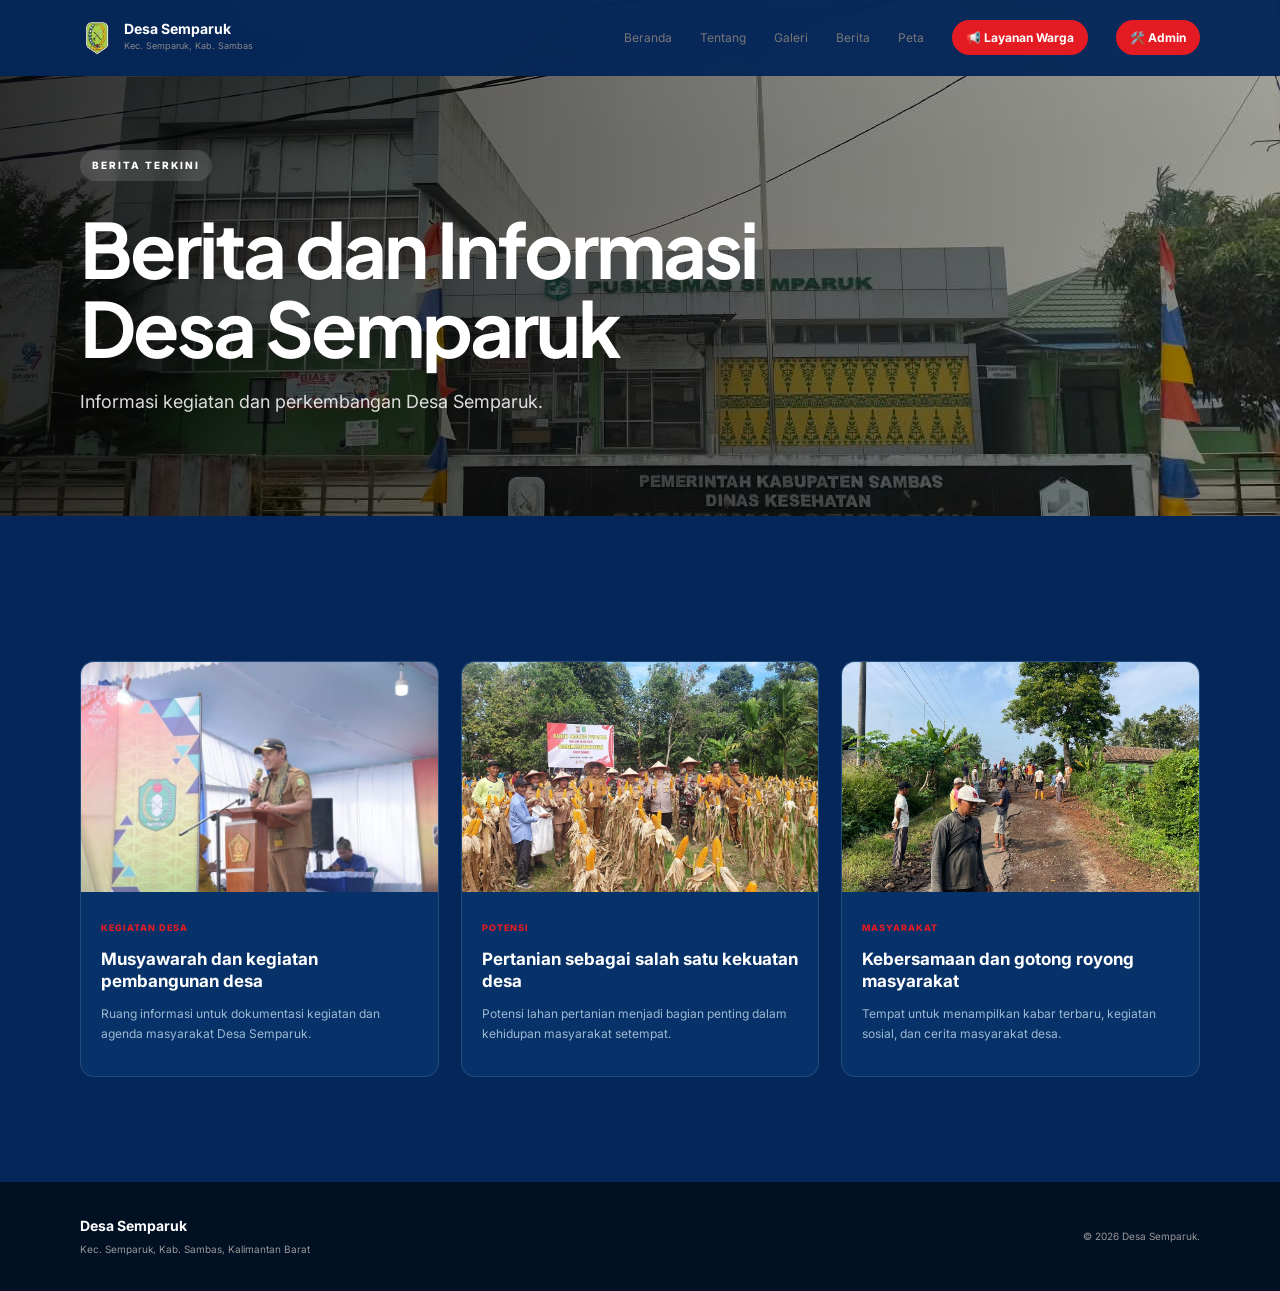
==== commit 06e9fcac: ":wqgit push origin mainfix git push origin main#	script.js" ====
--- a/berita.html
+++ b/berita.html
@@ -60,29 +60,21 @@
 
 
   <nav id="navMenu">
-
-    <a href="index.html">
-      Beranda
-    </a>
-
-    <a href="tentang.html">
-      Tentang
-    </a>
-
-    <a href="galeri.html">
-      Galeri
-    </a>
-
-    <a class="active"
-       href="berita.html">
-      Berita
-    </a>
-
-    <a href="peta.html">
-      Peta
-    </a>
-
-  </nav>
+        <a href="index.html"> Beranda </a>
+
+        <a href="tentang.html"> Tentang </a>
+
+        <a href="galeri.html"> Galeri </a>
+
+        <a href="berita.html"> Berita </a>
+
+        <a href="peta.html"> Peta </a>
+
+        <a href="pengaduan.html" class="nav-service"> 📢 Layanan Warga </a>
+
+        <a href="login.html" class="nav-admin"> 🛠️ Admin </a>
+      </nav>
+    </header>
 
 </header>
 
--- a/style.css
+++ b/style.css
@@ -12,12 +12,15 @@
   --white: #fff;
   --shadow: 0 18px 55px rgba(0, 0, 0, 0.09);
 }
+
 * {
   box-sizing: border-box;
 }
+
 html {
   scroll-behavior: smooth;
 }
+
 body {
   margin: 0;
   font-family: Inter, Arial, sans-serif;
@@ -25,761 +28,378 @@
   background: #052659;
   line-height: 1.65;
 }
+
 img {
   display: block;
   width: 100%;
   object-fit: cover;
 }
+
 a {
   text-decoration: none;
   color: inherit;
 }
+
 button {
   font: inherit;
 }
+
 .container {
   width: min(1120px, calc(100% - 48px));
   margin: auto;
 }
+
+/* =========================================
+   NAVBAR
+========================================= */
+
 .navbar {
   position: fixed;
-  z-index: 50;
+  z-index: 9999;
   top: 0;
   left: 0;
   right: 0;
   height: 76px;
+
   background: rgba(5, 38, 89, 0.96);
   backdrop-filter: blur(14px);
+
   display: flex;
   align-items: center;
   justify-content: space-between;
+
   padding: 0 max(24px, calc((100vw - 1120px) / 2));
+
   border-bottom: 1px solid rgba(0, 0, 0, 0.06);
 }
+
 .brand {
   display: flex;
   gap: 10px;
   align-items: center;
-}
+  position: relative;
+  z-index: 10002;
+}
+
 .brand-mark {
   width: 32px;
   height: 32px;
   border-radius: 50%;
   background: var(--red);
   color: #fff;
+
   display: grid;
   place-items: center;
+
   font-weight: 800;
   font-size: 11px;
 }
+
 .brand strong {
   display: block;
   font-size: 14px;
   line-height: 1.1;
-}
+  color: #fff;
+}
+
 .brand small {
   display: block;
   color: #888;
   font-size: 9px;
   margin-top: 3px;
 }
+
 nav {
   display: flex;
   gap: 28px;
   align-items: center;
 }
+
 nav a {
   font-size: 12px;
   color: #777;
   position: relative;
   padding: 7px 0;
-}
+  cursor: pointer;
+  z-index: 10001;
+}
+
 nav a.active,
 nav a:hover {
   color: var(--red);
   font-weight: 700;
 }
+
 nav a.active:after {
   content: "";
   position: absolute;
+
   height: 2px;
+
   background: var(--red);
+
   left: 0;
   right: 0;
   bottom: 0;
+
   border-radius: 2px;
 }
+
 .menu-toggle {
   display: none;
+
   border: 0;
   background: none;
+
   font-size: 25px;
+
   cursor: pointer;
-}
+
+  color: #fff;
+
+  padding: 8px;
+
+  position: relative;
+  z-index: 10003;
+}
+
+/* =========================================
+   HERO
+========================================= */
+
 .hero {
   height: 100vh;
   min-height: 640px;
+
   position: relative;
+
   display: grid;
   place-items: center;
+
   overflow: hidden;
-  color: #fff;
-}
+
+  color: #fff;
+}
+
 .hero-bg {
   position: absolute;
   inset: 0;
-  background-image: url("assets/images/foto-desa.jpeg");
-  background-size: cover;
-  background-position: center;
-}
+  z-index: 0;
+  overflow: hidden;
+}
+
+.hero-bg img {
+  width: 100%;
+  height: 100%;
+
+  object-fit: cover;
+  object-position: center;
+
+  display: block;
+}
+
 .hero-overlay {
   position: absolute;
   inset: 0;
+  z-index: 1;
+
   background:
-    linear-gradient(90deg, rgba(0, 0, 0, 0.7), rgba(0, 0, 0, 0.3)),
-    linear-gradient(0deg, rgba(0, 0, 0, 0.45), transparent 60%);
-}
+    linear-gradient(
+      90deg,
+      rgba(0, 0, 0, 0.78),
+      rgba(0, 0, 0, 0.42),
+      rgba(0, 0, 0, 0.15)
+    );
+}
+
 .hero-content {
   position: relative;
   z-index: 2;
+
   width: min(820px, calc(100% - 48px));
+
   text-align: center;
+
   margin-top: 65px;
 }
+
 .eyebrow {
   display: inline-block;
+
   text-transform: uppercase;
+
   letter-spacing: 2px;
+
   color: var(--red);
+
   font-weight: 800;
+
   font-size: 10px;
+
   margin-bottom: 13px;
 }
+
 .eyebrow.light {
   color: #fff;
+
   background: rgba(255, 255, 255, 0.13);
+
   padding: 7px 12px;
+
   border-radius: 30px;
+
   backdrop-filter: blur(6px);
 }
+
 .hero h1 {
   font-family: "Plus Jakarta Sans", Inter, sans-serif;
+
   font-size: clamp(42px, 7vw, 82px);
+
   line-height: 1.02;
+
   letter-spacing: -3px;
+
   margin: 10px 0 20px;
 }
+
 .hero h1 span {
   color: #ff343b;
 }
+
 .hero p {
   max-width: 650px;
+
   margin: auto;
+
   color: rgba(255, 255, 255, 0.82);
+
   font-size: 15px;
 }
+
 .hero-actions {
   display: flex;
+
   gap: 12px;
+
   justify-content: center;
+
   margin-top: 30px;
 }
+
 .btn {
   display: inline-flex;
+
   align-items: center;
+
   justify-content: center;
+
   border-radius: 999px;
+
   padding: 12px 22px;
+
   font-size: 11px;
+
   font-weight: 800;
+
   border: 1px solid transparent;
+
   cursor: pointer;
+
   transition: 0.25s;
 }
+
 .btn-primary {
   background: var(--red);
   color: #fff;
 }
+
 .btn-primary:hover {
   background: var(--red-dark);
   transform: translateY(-2px);
 }
+
 .btn-ghost {
   border-color: rgba(255, 255, 255, 0.5);
-  color: #fff;
+
+  color: #fff;
+
   background: rgba(255, 255, 255, 0.06);
 }
+
 .btn-ghost:hover {
   background: #052659;
   color: #111;
 }
+
 .btn-light {
   background: #052659;
   color: var(--red);
 }
+
 .btn-outline-light {
   border-color: rgba(255, 255, 255, 0.7);
   color: #fff;
 }
+
 .scroll-down {
   position: absolute;
+
+  z-index: 2;
+
   bottom: 25px;
+
   left: 50%;
+
   transform: translateX(-50%);
+
   width: 34px;
   height: 34px;
+
   border: 1px solid rgba(255, 255, 255, 0.4);
+
   border-radius: 50%;
+
   display: grid;
+
   place-items: center;
-  color: #fff;
+
+  color: #fff;
+
   animation: bounce 1.8s infinite;
 }
+
+/* =========================================
+   SECTION
+========================================= */
+
 .section {
   padding: 105px 0;
-}
-.section-muted {
-  background: #f4f4f4;
-  padding: 100px 0;
-}
-.section-heading h2,
-.news-head h2,
-.contact h2 {
-  font-family: "Plus Jakarta Sans", Inter, sans-serif;
-  font-size: clamp(31px, 4vw, 49px);
-  line-height: 1.1;
-  letter-spacing: -1.5px;
-  margin: 0 0 12px;
-}
-.section-heading p {
-  color: #888;
-  margin: 0;
-}
-.center {
-  text-align: center;
-}
-.about-grid {
-  display: grid;
-  grid-template-columns: 1fr 1fr;
-  gap: 75px;
-  align-items: center;
-  margin-top: 55px;
-}
-.about-photo {
-  border-radius: 18px;
-  overflow: hidden;
-  height: 490px;
-  box-shadow: var(--shadow);
-}
-.about-photo img {
-  height: 100%;
-}
-.about-copy h3 {
-  font-family: "Plus Jakarta Sans";
-  font-size: 32px;
-  line-height: 1.15;
-  letter-spacing: -1px;
-  margin: 0 0 18px;
-}
-.about-copy p {
-  color: #777;
-  font-size: 14px;
-}
-.mini-label {
-  color: var(--red);
-  font-size: 10px;
-  text-transform: uppercase;
-  font-weight: 800;
-  letter-spacing: 1.5px;
-}
-.text-link {
-  display: inline-flex;
-  gap: 9px;
-  color: var(--red);
-  font-size: 12px;
-  font-weight: 800;
-  margin-top: 10px;
-}
-.info-cards {
-  display: grid;
-  grid-template-columns: 1fr 1fr;
-  gap: 22px;
-  margin-top: 55px;
-}
-.info-card {
-  border: 1px solid #eee;
-  border-radius: 16px;
-  padding: 30px;
   background: #052659;
-  box-shadow: 0 10px 35px rgba(0, 0, 0, 0.035);
-}
-.icon,
-.round-icon {
-  width: 46px;
-  height: 46px;
-  border-radius: 50%;
-  background: #fff0f1;
-  color: var(--red);
-  display: grid;
-  place-items: center;
-  font-weight: 800;
-}
-.info-card h3 {
-  margin: 20px 0 5px;
-  font-size: 20px;
-}
-.info-card p,
-.info-card li {
-  color: #777;
-  font-size: 13px;
-}
-.info-card ul {
-  padding-left: 18px;
-  margin-bottom: 0;
-}
-.vision-grid {
-  display: grid;
-  grid-template-columns: repeat(3, 1fr);
-  gap: 20px;
-  margin-top: 45px;
-}
-.vision-card {
-  background: #052659;
-  border-radius: 16px;
-  padding: 32px;
-  box-shadow: 0 12px 45px rgba(0, 0, 0, 0.06);
-}
-.vision-card h3 {
-  font-size: 18px;
-  margin: 20px 0 8px;
-}
-.vision-card p {
-  color: #777;
-  font-size: 13px;
-}
-.gallery {
-  display: grid;
-  grid-template-columns: 2fr 1fr 1fr;
-  grid-auto-rows: 240px;
-  gap: 16px;
-  margin-top: 50px;
-}
-.gallery-item {
-  position: relative;
-  border-radius: 14px;
-  overflow: hidden;
-  margin: 0;
-}
-.gallery-item.large {
-  grid-row: span 2;
-}
-.gallery-item img {
-  height: 100%;
-  transition: 0.5s;
-}
-.gallery-item:hover img {
-  transform: scale(1.06);
-}
-.gallery-item:after {
-  content: "";
-  position: absolute;
-  inset: 0;
-  background: linear-gradient(transparent 45%, rgba(0, 0, 0, 0.7));
-}
-.gallery-item figcaption {
-  position: absolute;
-  z-index: 2;
-  left: 20px;
-  right: 20px;
-  bottom: 18px;
-  color: #fff;
-}
-.gallery-item figcaption span {
-  display: block;
-  font-size: 9px;
-  text-transform: uppercase;
-  letter-spacing: 1.5px;
-  opacity: 0.75;
-}
-.gallery-item figcaption strong {
-  font-size: 17px;
-}
-.news-section {
-  background: #fff;
-}
-.news-head {
-  display: flex;
-  justify-content: space-between;
-  align-items: end;
-  gap: 30px;
-}
-.news-grid {
-  display: grid;
-  grid-template-columns: repeat(3, 1fr);
-  gap: 22px;
-  margin-top: 40px;
-}
-.news-card {
-  border: 1px solid #eee;
-  border-radius: 14px;
-  overflow: hidden;
-  background: #052659;
-  transition: 0.3s;
-}
-.news-card:hover {
-  transform: translateY(-5px);
-  box-shadow: var(--shadow);
-}
-.news-card > img {
-  height: 200px;
-}
-.news-body {
-  padding: 20px;
-}
-.tag {
-  color: var(--red);
-  font-size: 9px;
-  text-transform: uppercase;
-  font-weight: 800;
-  letter-spacing: 1px;
-}
-.news-body h3 {
-  font-size: 17px;
-  line-height: 1.3;
-  margin: 9px 0;
-}
-.news-body p {
-  color: #888;
-  font-size: 12px;
-}
-.news-body a {
-  color: var(--red);
-  font-size: 11px;
-  font-weight: 800;
-}
-.feature {
-  position: relative;
-  background: #052659;
-  overflow: hidden;
-}
-.feature-red {
-  position: absolute;
-  left: 0;
-  top: 0;
-  bottom: 0;
-  width: 42%;
-  background: linear-gradient(160deg, #ef242b, #c80912);
-}
-.feature-grid {
-  position: relative;
-  display: grid;
-  grid-template-columns: 1.05fr 1.25fr 0.75fr;
-  gap: 25px;
-  align-items: center;
-  min-height: 600px;
-}
-.feature-copy {
-  color: #fff;
-  padding: 55px 30px 55px 0;
-}
-.feature-copy h2 {
-  font-family: "Plus Jakarta Sans";
-  font-size: 43px;
-  line-height: 1.05;
-  letter-spacing: -1.5px;
-  margin: 0 0 18px;
-}
-.feature-copy p {
-  font-size: 13px;
-  color: rgba(255, 255, 255, 0.82);
-}
-.feature-buttons {
-  display: flex;
-  gap: 10px;
-  margin-top: 25px;
-}
-.feature-image {
-  height: 410px;
-  border-radius: 15px;
-  overflow: hidden;
-  box-shadow: var(--shadow);
-}
-.feature-image img {
-  height: 100%;
-}
-.latest {
-  background: #052659;
-  border-radius: 15px;
-  padding: 25px;
-  box-shadow: 0 15px 45px rgba(0, 0, 0, 0.12);
-}
-.latest h3 {
-  margin: 0 0 10px;
-  font-size: 18px;
-}
-.latest a {
-  display: flex;
-  gap: 12px;
-  padding: 15px 0;
-  border-bottom: 1px solid #eee;
-  font-size: 11px;
-}
-.latest a:last-child {
-  border-bottom: 0;
-}
-.latest b {
-  color: var(--red);
-}
-.latest span {
-  color: #666;
-}
-.contact {
-  background: #f6f6f6;
-}
-.contact-grid {
-  display: grid;
-  grid-template-columns: 1fr 1fr;
-  gap: 60px;
-  align-items: center;
-}
-.contact p {
-  color: #777;
-  max-width: 520px;
-}
-.contact-card {
-  background: #052659;
-  border-radius: 16px;
-  padding: 10px 25px;
-  box-shadow: var(--shadow);
-}
-.contact-card div {
-  display: flex;
-  justify-content: space-between;
-  gap: 20px;
-  padding: 18px 0;
-  border-bottom: 1px solid #eee;
-}
-.contact-card div:last-child {
-  border: 0;
-}
-.contact-card span {
-  color: #999;
-  font-size: 11px;
-}
-.contact-card strong {
-  font-size: 12px;
-}
-footer {
-  background: #111;
-  color: #fff;
-  padding: 30px 0;
-}
-.footer-inner {
-  display: flex;
-  justify-content: space-between;
-  gap: 20px;
-  align-items: center;
-}
-.footer-inner strong {
-  font-size: 14px;
-}
-.footer-inner p {
-  margin: 3px 0;
-  color: #999;
-  font-size: 10px;
-}
-.top-btn {
-  position: fixed;
-  z-index: 40;
-  right: 22px;
-  bottom: 22px;
-  width: 38px;
-  height: 38px;
-  border-radius: 50%;
-  border: 0;
-  background: var(--red);
-  color: #fff;
-  cursor: pointer;
-  opacity: 0;
-  pointer-events: none;
-  transition: 0.25s;
-}
-.top-btn.show {
-  opacity: 1;
-  pointer-events: auto;
-}
-.notice {
-  position: fixed;
-  z-index: 100;
-  left: 50%;
-  bottom: 25px;
-  transform: translate(-50%, 20px);
-  background: #111;
-  color: #fff;
-  border-radius: 10px;
-  padding: 12px 18px;
-  font-size: 11px;
-  opacity: 0;
-  pointer-events: none;
-  transition: 0.3s;
-  box-shadow: var(--shadow);
-}
-.notice.show {
-  opacity: 1;
-  transform: translate(-50%, 0);
-}
-.reveal {
-  opacity: 0;
-  transform: translateY(28px);
-  transition:
-    opacity 0.75s ease,
-    transform 0.75s ease;
-}
-.reveal.visible {
-  opacity: 1;
-  transform: none;
-}
-@keyframes bounce {
-  0%,
-  100% {
-    transform: translate(-50%, 0);
-  }
-  50% {
-    transform: translate(-50%, 8px);
-  }
-}
-
-@media (max-width: 850px) {
-  .menu-toggle {
-    display: block;
-  }
-  nav {
-    position: absolute;
-    left: 15px;
-    right: 15px;
-    top: 68px;
-    background: #052659;
-    display: none;
-    flex-direction: column;
-    gap: 0;
-    padding: 10px 18px;
-    border-radius: 12px;
-    box-shadow: var(--shadow);
-    align-items: stretch;
-  }
-  nav.open {
-    display: flex;
-  }
-  nav a {
-    padding: 12px;
-  }
-  .about-grid,
-  .contact-grid {
-    grid-template-columns: 1fr;
-    gap: 35px;
-  }
-  .about-photo {
-    height: 350px;
-  }
-  .vision-grid,
-  .news-grid {
-    grid-template-columns: 1fr;
-  }
-  .gallery {
-    grid-template-columns: 1fr 1fr;
-    grid-auto-rows: 220px;
-  }
-  .gallery-item.large {
-    grid-row: span 1;
-    grid-column: span 2;
-  }
-  .feature-red {
-    width: 100%;
-    height: 52%;
-    bottom: auto;
-  }
-  .feature-grid {
-    grid-template-columns: 1fr;
-    min-height: 0;
-    padding: 65px 0;
-  }
-  .feature-copy {
-    padding: 0;
-  }
-  .feature-image {
-    height: 330px;
-  }
-  .latest {
-    margin-top: 0;
-  }
-}
-@media (max-width: 520px) {
-  .container {
-    width: min(100% - 30px, 1120px);
-  }
-  .navbar {
-    padding: 0 15px;
-  }
-  .hero h1 {
-    font-size: 42px;
-    letter-spacing: -2px;
-  }
-  .hero p {
-    font-size: 13px;
-  }
-  .hero-actions {
-    flex-direction: column;
-    width: 200px;
-    margin: 25px auto 0;
-  }
-  .section,
-  .section-muted {
-    padding: 75px 0;
-  }
-  .info-cards {
-    grid-template-columns: 1fr;
-  }
-  .gallery {
-    grid-template-columns: 1fr;
-    grid-auto-rows: 220px;
-  }
-  .gallery-item.large {
-    grid-column: auto;
-  }
-  .news-head {
-    display: block;
-  }
-  .news-head .btn {
-    margin-top: 20px;
-  }
-  .feature-copy h2 {
-    font-size: 35px;
-  }
-  .footer-inner {
-    display: block;
-  }
-  .footer-inner > p {
-    margin-top: 15px;
-  }
-}
-
-/* V2 PROFESSIONAL THEME */
-body {
-  background: #052659;
-  color: #fff;
-}
-.section {
-  background: #052659;
-}
+}
+
 .section-muted {
   background: #021024;
-}
+  padding: 100px 0;
+}
+
 .section-heading h2,
 .news-head h2,
 .contact h2,
 .about-copy h3 {
   color: #fff;
-}
+
+  font-family: "Plus Jakarta Sans", Inter, sans-serif;
+
+  font-size: clamp(31px, 4vw, 49px);
+
+  line-height: 1.1;
+
+  letter-spacing: -1.5px;
+
+  margin: 0 0 12px;
+}
+
 .section-heading p,
 .about-copy p,
 .info-card p,
@@ -789,340 +409,49 @@
 .contact p {
   color: #9db9d2;
 }
+
+.section-heading p {
+  margin: 0;
+}
+
+.center {
+  text-align: center;
+}
+
+/* =========================================
+   ABOUT
+========================================= */
+
+.about-grid {
+  display: grid;
+
+  grid-template-columns: 1fr 1fr;
+
+  gap: 75px;
+
+  align-items: center;
+
+  margin-top: 55px;
+}
+
 .about-photo {
-  background: linear-gradient(145deg, #c1e8ff, #052659);
+  border-radius: 24px;
+
+  overflow: hidden;
+
+  min-height: 420px;
+
+  background: linear-gradient(
+    145deg,
+    #c1e8ff,
+    #052659
+  );
+
   display: grid;
+
   place-items: center;
-}
-.about-photo img {
-  display: none;
-}
-.about-photo:after {
-  content: "FOTO DESA SEMPARUK";
-  color: #052659;
-  font-weight: 800;
-  letter-spacing: 2px;
-  font-size: 11px;
-}
-.info-card,
-.vision-card,
-.news-card,
-.contact-card {
-  background: #073269;
-  color: #fff;
-  border-color: rgba(193, 232, 255, 0.14);
-}
-.info-card h3,
-.vision-card h3,
-.news-body h3 {
-  color: #fff;
-}
-.gallery-item {
-  background: linear-gradient(145deg, #7da0ca, #052659);
-  display: grid;
-  place-items: center;
-}
-.gallery-item img {
-  display: none;
-}
-.gallery-item:before {
-  content: "TEMPAT FOTO";
-  position: absolute;
-  z-index: 1;
-  color: #c1e8ff;
-  font-size: 11px;
-  font-weight: 800;
-  letter-spacing: 2px;
-}
-.contact {
-  background: #052659;
-}
-.contact-card strong {
-  color: #c1e8ff;
-}
-footer {
-  background: #021024;
-}
-.v2-stats {
-  display: grid;
-  grid-template-columns: repeat(4, 1fr);
-  margin: 35px 0 55px;
-  border: 1px solid rgba(193, 232, 255, 0.15);
-  border-radius: 16px;
-  overflow: hidden;
-}
-.v2-stats div {
-  padding: 22px;
-  border-right: 1px solid rgba(193, 232, 255, 0.12);
-}
-.v2-stats div:last-child {
-  border: 0;
-}
-.v2-stats b {
-  display: block;
-  font: 800 25px "Plus Jakarta Sans";
-  color: #c1e8ff;
-}
-.v2-stats span {
-  font-size: 8px;
-  color: #7da0ca;
-  letter-spacing: 1.5px;
-}
-.v2-services {
-  background: #021024 !important;
-}
-.v2-service-grid {
-  display: grid;
-  grid-template-columns: repeat(3, 1fr);
-  gap: 18px;
-  margin-top: 40px;
-}
-.v2-service-grid article {
-  background: #052659;
-  border: 1px solid rgba(193, 232, 255, 0.14);
-  border-radius: 16px;
-  padding: 28px;
-  transition: 0.3s;
-}
-.v2-service-grid article:hover {
-  transform: translateY(-6px);
-  border-color: #e51b23;
-}
-.v2-service-grid b {
-  color: #e51b23;
-  font-size: 9px;
-}
-.v2-service-grid h3 {
-  font: 700 19px "Plus Jakarta Sans";
-  margin: 22px 0 8px;
-}
-.v2-service-grid p {
-  font-size: 11px;
-  color: #8ea9c3;
-}
-@media (max-width: 850px) {
-  .v2-stats {
-    grid-template-columns: 1fr 1fr;
-  }
-  .v2-stats div:nth-child(2) {
-    border-right: 0;
-  }
-  .v2-service-grid {
-    grid-template-columns: 1fr;
-  }
-}
-
-/* Logo resmi Kabupaten Sambas yang diberikan pengguna */
-.official-logo {
-  width: 34px !important;
-  height: 34px !important;
-  object-fit: contain;
-  border-radius: 0 !important;
-  flex: none;
-}
-.official-emblem {
-  overflow: hidden;
-  padding: 12px;
-}
-.official-emblem img {
-  width: 100%;
-  height: 100%;
-  object-fit: contain;
-  display: block;
-}
-.footer-brand .official-logo {
-  width: 31px !important;
-  height: 31px !important;
-}
-
-/* ========================================
-   MULTI PAGE
-======================================== */
-
-.page-header {
-  padding: 170px 0 90px;
-  background: linear-gradient(135deg, #f8fafc, #eef2f7);
-}
-
-.page-header h1 {
-  max-width: 800px;
-  margin: 15px 0;
-  font-family: "Plus Jakarta Sans", sans-serif;
-  font-size: clamp(42px, 6vw, 76px);
-  line-height: 1.05;
-  letter-spacing: -3px;
-}
-
-.page-header p {
-  max-width: 650px;
-  font-size: 18px;
-  line-height: 1.8;
-  color: #64748b;
-}
-
-/* GALERI */
-
-.gallery-placeholder {
-  width: 100%;
-  height: 100%;
-  min-height: 280px;
-
-  display: flex;
-  align-items: center;
-  justify-content: center;
-
-  background: linear-gradient(135deg, #dbeafe, #e2e8f0);
-
-  color: #64748b;
-  font-size: 18px;
-  font-weight: 700;
-}
-
-/* BERITA */
-
-.news-image {
-  height: 230px;
-
-  display: flex;
-  align-items: center;
-  justify-content: center;
-
-  background: linear-gradient(135deg, #e2e8f0, #cbd5e1);
-
-  color: #475569;
-  font-weight: 700;
-}
-
-/* PETA */
-
-#map {
-  width: 100%;
-  height: 550px;
-
-  border-radius: 24px;
-  overflow: hidden;
-
-  box-shadow: 0 20px 60px rgba(15, 23, 42, 0.12);
-
-  z-index: 1;
-}
-
-.map-info {
-  margin-top: 30px;
-
-  display: grid;
-  grid-template-columns: repeat(4, 1fr);
-
-  gap: 20px;
-}
-
-.map-info div {
-  display: flex;
-  flex-direction: column;
-  gap: 7px;
-}
-
-.map-info span {
-  font-size: 13px;
-  color: #64748b;
-  text-transform: uppercase;
-  letter-spacing: 1px;
-}
-
-.map-info strong {
-  font-size: 16px;
-}
-
-/* RESPONSIVE */
-
-@media (max-width: 768px) {
-  .page-header {
-    padding: 130px 0 70px;
-  }
-
-  .page-header h1 {
-    letter-spacing: -2px;
-  }
-
-  #map {
-    height: 400px;
-    border-radius: 18px;
-  }
-
-  .map-info {
-    grid-template-columns: 1fr 1fr;
-  }
-}
-
-@media (max-width: 480px) {
-  .map-info {
-    grid-template-columns: 1fr;
-  }
-}
-
-/* =========================================
-   IMAGE ASSETS
-========================================= */
-
-
-/* HERO IMAGE */
-
-.hero-bg {
-  position: absolute;
-  inset: 0;
-  z-index: 0;
-  overflow: hidden;
-}
-
-.hero-bg img {
-  width: 100%;
-  height: 100%;
-
-  object-fit: cover;
-  object-position: center;
-
-  display: block;
-}
-
-
-/* HERO OVERLAY */
-
-.hero-overlay {
-  position: absolute;
-  inset: 0;
-  z-index: 1;
-
-  background:
-    linear-gradient(
-      90deg,
-      rgba(0, 0, 0, 0.78),
-      rgba(0, 0, 0, 0.42),
-      rgba(0, 0, 0, 0.15)
-    );
-}
-
-
-/* HERO CONTENT */
-
-.hero-content {
-  position: relative;
-  z-index: 2;
-}
-
-.scroll-down {
-  position: absolute;
-  z-index: 2;
-}
-
-
-/* =========================================
-   ABOUT IMAGE
-========================================= */
-
-.about-photo {
-  overflow: hidden;
-  border-radius: 24px;
-  min-height: 420px;
+
+  box-shadow: var(--shadow);
 }
 
 .about-photo img {
@@ -1132,6 +461,7 @@
   min-height: 420px;
 
   object-fit: cover;
+
   object-position: center;
 
   display: block;
@@ -1143,14 +473,175 @@
   transform: scale(1.04);
 }
 
-
-/* =========================================
-   GALLERY IMAGE
-========================================= */
+.about-copy h3 {
+  font-size: 32px;
+}
+
+.mini-label {
+  color: var(--red);
+
+  font-size: 10px;
+
+  text-transform: uppercase;
+
+  font-weight: 800;
+
+  letter-spacing: 1.5px;
+}
+
+.text-link {
+  display: inline-flex;
+
+  gap: 9px;
+
+  color: var(--red);
+
+  font-size: 12px;
+
+  font-weight: 800;
+
+  margin-top: 10px;
+}
+
+/* =========================================
+   INFO CARD
+========================================= */
+
+.info-cards {
+  display: grid;
+
+  grid-template-columns: 1fr 1fr;
+
+  gap: 22px;
+
+  margin-top: 55px;
+}
+
+.info-card {
+  border: 1px solid rgba(193, 232, 255, 0.14);
+
+  border-radius: 16px;
+
+  padding: 30px;
+
+  background: #073269;
+
+  color: #fff;
+
+  box-shadow:
+    0 10px 35px rgba(0, 0, 0, 0.035);
+}
+
+.icon,
+.round-icon {
+  width: 46px;
+  height: 46px;
+
+  border-radius: 50%;
+
+  background: #fff0f1;
+
+  color: var(--red);
+
+  display: grid;
+
+  place-items: center;
+
+  font-weight: 800;
+}
+
+.info-card h3 {
+  margin: 20px 0 5px;
+
+  font-size: 20px;
+
+  color: #fff;
+}
+
+.info-card p,
+.info-card li {
+  font-size: 13px;
+}
+
+.info-card ul {
+  padding-left: 18px;
+  margin-bottom: 0;
+}
+
+/* =========================================
+   VISION
+========================================= */
+
+.vision-grid {
+  display: grid;
+
+  grid-template-columns: repeat(3, 1fr);
+
+  gap: 20px;
+
+  margin-top: 45px;
+}
+
+.vision-card {
+  background: #073269;
+
+  border-radius: 16px;
+
+  padding: 32px;
+
+  box-shadow:
+    0 12px 45px rgba(0, 0, 0, 0.06);
+
+  color: #fff;
+}
+
+.vision-card h3 {
+  font-size: 18px;
+
+  margin: 20px 0 8px;
+
+  color: #fff;
+}
+
+.vision-card p {
+  font-size: 13px;
+}
+
+/* =========================================
+   GALLERY
+========================================= */
+
+.gallery {
+  display: grid;
+
+  grid-template-columns: 2fr 1fr 1fr;
+
+  grid-auto-rows: 240px;
+
+  gap: 16px;
+
+  margin-top: 50px;
+}
 
 .gallery-item {
+  position: relative;
+
+  border-radius: 14px;
+
   overflow: hidden;
-  position: relative;
+
+  margin: 0;
+
+  background:
+    linear-gradient(
+      145deg,
+      #7da0ca,
+      #052659
+    );
+}
+
+.gallery-item.large {
+  grid-row: span 2;
 }
 
 .gallery-item img {
@@ -1160,192 +651,645 @@
   min-height: 280px;
 
   object-fit: cover;
+
   object-position: center;
 
   display: block;
 
-  transition:
-    transform 0.5s ease;
+  transition: transform 0.5s ease;
 }
 
 .gallery-item:hover img {
   transform: scale(1.05);
 }
 
-
-/* =========================================
-   NEWS IMAGE
-========================================= */
+.gallery-item:after {
+  content: "";
+
+  position: absolute;
+
+  inset: 0;
+
+  background:
+    linear-gradient(
+      transparent 45%,
+      rgba(0, 0, 0, 0.7)
+    );
+}
+
+.gallery-item figcaption {
+  position: absolute;
+
+  z-index: 2;
+
+  left: 20px;
+
+  right: 20px;
+
+  bottom: 18px;
+
+  color: #fff;
+}
+
+.gallery-item figcaption span {
+  display: block;
+
+  font-size: 9px;
+
+  text-transform: uppercase;
+
+  letter-spacing: 1.5px;
+
+  opacity: 0.75;
+}
+
+.gallery-item figcaption strong {
+  font-size: 17px;
+}
+
+/* =========================================
+   NEWS
+========================================= */
+
+.news-section {
+  background: #052659;
+}
+
+.news-head {
+  display: flex;
+
+  justify-content: space-between;
+
+  align-items: end;
+
+  gap: 30px;
+}
+
+.news-grid {
+  display: grid;
+
+  grid-template-columns: repeat(3, 1fr);
+
+  gap: 22px;
+
+  margin-top: 40px;
+}
 
 .news-card {
+  border: 1px solid rgba(193, 232, 255, 0.14);
+
+  border-radius: 14px;
+
   overflow: hidden;
+
+  background: #073269;
+
+  color: #fff;
+
+  transition: 0.3s;
+}
+
+.news-card:hover {
+  transform: translateY(-5px);
+
+  box-shadow: var(--shadow);
 }
 
 .news-image {
   width: 100%;
+
   height: 230px;
 
   object-fit: cover;
+
   object-position: center;
 
   display: block;
 
-  transition:
-    transform 0.5s ease;
+  transition: transform 0.5s ease;
 }
 
 .news-card:hover .news-image {
   transform: scale(1.03);
 }
 
-
-/* =========================================
-   PAGE HEADER
-========================================= */
-
-.page-header {
-  padding: 170px 0 90px;
+.news-body {
+  padding: 20px;
+}
+
+.tag {
+  color: var(--red);
+
+  font-size: 9px;
+
+  text-transform: uppercase;
+
+  font-weight: 800;
+
+  letter-spacing: 1px;
+}
+
+.news-body h3 {
+  font-size: 17px;
+
+  line-height: 1.3;
+
+  margin: 9px 0;
+
+  color: #fff;
+}
+
+.news-body p {
+  font-size: 12px;
+}
+
+.news-body a {
+  color: var(--red);
+
+  font-size: 11px;
+
+  font-weight: 800;
+}
+
+/* =========================================
+   FEATURE
+========================================= */
+
+.feature {
+  position: relative;
+
+  background: #052659;
+
+  overflow: hidden;
+}
+
+.feature-red {
+  position: absolute;
+
+  left: 0;
+  top: 0;
+  bottom: 0;
+
+  width: 42%;
 
   background:
     linear-gradient(
-      135deg,
-      #f8fafc,
-      #eef2f7
+      160deg,
+      #ef242b,
+      #c80912
     );
 }
 
-.page-header h1 {
-  max-width: 800px;
-
-  margin: 15px 0;
-
-  font-family:
-    "Plus Jakarta Sans",
-    sans-serif;
-
-  font-size:
-    clamp(42px, 6vw, 76px);
+.feature-grid {
+  position: relative;
+
+  display: grid;
+
+  grid-template-columns:
+    1.05fr 1.25fr 0.75fr;
+
+  gap: 25px;
+
+  align-items: center;
+
+  min-height: 600px;
+}
+
+.feature-copy {
+  color: #fff;
+
+  padding: 55px 30px 55px 0;
+}
+
+.feature-copy h2 {
+  font-family: "Plus Jakarta Sans";
+
+  font-size: 43px;
 
   line-height: 1.05;
 
-  letter-spacing: -3px;
-}
-
-.page-header p {
-  max-width: 650px;
+  letter-spacing: -1.5px;
+
+  margin: 0 0 18px;
+}
+
+.feature-copy p {
+  font-size: 13px;
+
+  color: rgba(255, 255, 255, 0.82);
+}
+
+.feature-buttons {
+  display: flex;
+
+  gap: 10px;
+
+  margin-top: 25px;
+}
+
+.feature-image {
+  height: 410px;
+
+  border-radius: 15px;
+
+  overflow: hidden;
+
+  box-shadow: var(--shadow);
+}
+
+.feature-image img {
+  height: 100%;
+}
+
+.latest {
+  background: #073269;
+
+  border-radius: 15px;
+
+  padding: 25px;
+
+  box-shadow:
+    0 15px 45px rgba(0, 0, 0, 0.12);
+
+  color: #fff;
+}
+
+.latest h3 {
+  margin: 0 0 10px;
 
   font-size: 18px;
-
-  line-height: 1.8;
-
-  color: #64748b;
-}
-
-
-/* =========================================
-   MAP
-========================================= */
-
-#map {
-  width: 100%;
-  height: 550px;
-
-  border-radius: 24px;
-
-  overflow: hidden;
-
-  box-shadow:
-    0 20px 60px
-    rgba(15, 23, 42, 0.12);
-
-  z-index: 1;
-}
-
-
-.map-info {
-  margin-top: 30px;
-
+}
+
+.latest a {
+  display: flex;
+
+  gap: 12px;
+
+  padding: 15px 0;
+
+  border-bottom: 1px solid #eee;
+
+  font-size: 11px;
+}
+
+.latest a:last-child {
+  border-bottom: 0;
+}
+
+.latest b {
+  color: var(--red);
+}
+
+.latest span {
+  color: #9db9d2;
+}
+
+/* =========================================
+   CONTACT
+========================================= */
+
+.contact {
+  background: #052659;
+}
+
+.contact-grid {
+  display: grid;
+
+  grid-template-columns: 1fr 1fr;
+
+  gap: 60px;
+
+  align-items: center;
+}
+
+.contact p {
+  max-width: 520px;
+}
+
+.contact-card {
+  background: #073269;
+
+  border-radius: 16px;
+
+  padding: 10px 25px;
+
+  box-shadow: var(--shadow);
+
+  color: #fff;
+}
+
+.contact-card div {
+  display: flex;
+
+  justify-content: space-between;
+
+  gap: 20px;
+
+  padding: 18px 0;
+
+  border-bottom: 1px solid
+    rgba(193, 232, 255, 0.14);
+}
+
+.contact-card div:last-child {
+  border: 0;
+}
+
+.contact-card span {
+  color: #999;
+
+  font-size: 11px;
+}
+
+.contact-card strong {
+  font-size: 12px;
+
+  color: #c1e8ff;
+}
+
+/* =========================================
+   FOOTER
+========================================= */
+
+footer {
+  background: #021024;
+
+  color: #fff;
+
+  padding: 30px 0;
+}
+
+.footer-inner {
+  display: flex;
+
+  justify-content: space-between;
+
+  gap: 20px;
+
+  align-items: center;
+}
+
+.footer-inner strong {
+  font-size: 14px;
+}
+
+.footer-inner p {
+  margin: 3px 0;
+
+  color: #999;
+
+  font-size: 10px;
+}
+
+/* =========================================
+   BUTTON TOP
+========================================= */
+
+.top-btn {
+  position: fixed;
+
+  z-index: 9000;
+
+  right: 22px;
+
+  bottom: 22px;
+
+  width: 38px;
+  height: 38px;
+
+  border-radius: 50%;
+
+  border: 0;
+
+  background: var(--red);
+
+  color: #fff;
+
+  cursor: pointer;
+
+  opacity: 0;
+
+  pointer-events: none;
+
+  transition: 0.25s;
+}
+
+.top-btn.show {
+  opacity: 1;
+
+  pointer-events: auto;
+}
+
+/* =========================================
+   NOTICE
+========================================= */
+
+.notice {
+  position: fixed;
+
+  z-index: 10000;
+
+  left: 50%;
+
+  bottom: 25px;
+
+  transform: translate(-50%, 20px);
+
+  background: #111;
+
+  color: #fff;
+
+  border-radius: 10px;
+
+  padding: 12px 18px;
+
+  font-size: 11px;
+
+  opacity: 0;
+
+  pointer-events: none;
+
+  transition: 0.3s;
+
+  box-shadow: var(--shadow);
+}
+
+.notice.show {
+  opacity: 1;
+
+  transform: translate(-50%, 0);
+}
+
+/* =========================================
+   REVEAL
+========================================= */
+
+.reveal {
+  opacity: 0;
+
+  transform: translateY(28px);
+
+  transition:
+    opacity 0.75s ease,
+    transform 0.75s ease;
+}
+
+.reveal.visible {
+  opacity: 1;
+
+  transform: none;
+}
+
+/* =========================================
+   STATS
+========================================= */
+
+.v2-stats {
   display: grid;
 
   grid-template-columns:
     repeat(4, 1fr);
 
-  gap: 20px;
-}
-
-
-.map-info div {
-  display: flex;
-
-  flex-direction: column;
-
-  gap: 7px;
-}
-
-
-.map-info span {
-  font-size: 13px;
-
-  color: #64748b;
-
-  text-transform: uppercase;
-
-  letter-spacing: 1px;
-}
-
-
-.map-info strong {
-  font-size: 16px;
-}
-
-
-/* =========================================
-   RESPONSIVE
-========================================= */
-
-@media (max-width: 768px) {
-
-  .page-header {
-    padding: 130px 0 70px;
-  }
-
-  .page-header h1 {
-    letter-spacing: -2px;
-  }
-
-
-  .about-photo {
-    min-height: 300px;
-  }
-
-  .about-photo img {
-    min-height: 300px;
-  }
-
-
-  #map {
-    height: 400px;
-
-    border-radius: 18px;
-  }
-
-
-  .map-info {
-    grid-template-columns:
-      1fr 1fr;
-  }
-
-}
-
-
-@media (max-width: 480px) {
-
-  .map-info {
-    grid-template-columns:
-      1fr;
-  }
-
-}
+  margin: 35px 0 55px;
+
+  border: 1px solid
+    rgba(193, 232, 255, 0.15);
+
+  border-radius: 16px;
+
+  overflow: hidden;
+}
+
+.v2-stats div {
+  padding: 22px;
+
+  border-right: 1px solid
+    rgba(193, 232, 255, 0.12);
+}
+
+.v2-stats div:last-child {
+  border: 0;
+}
+
+.v2-stats b {
+  display: block;
+
+  font:
+    800 25px
+    "Plus Jakarta Sans";
+
+  color: #c1e8ff;
+}
+
+.v2-stats span {
+  font-size: 8px;
+
+  color: #7da0ca;
+
+  letter-spacing: 1.5px;
+}
+
+/* =========================================
+   SERVICES
+========================================= */
+
+.v2-services {
+  background: #021024 !important;
+}
+
+.v2-service-grid {
+  display: grid;
+
+  grid-template-columns:
+    repeat(3, 1fr);
+
+  gap: 18px;
+
+  margin-top: 40px;
+}
+
+.v2-service-grid article {
+  background: #052659;
+
+  border: 1px solid
+    rgba(193, 232, 255, 0.14);
+
+  border-radius: 16px;
+
+  padding: 28px;
+
+  transition: 0.3s;
+}
+
+.v2-service-grid article:hover {
+  transform: translateY(-6px);
+
+  border-color: var(--red);
+}
+
+.v2-service-grid b {
+  color: var(--red);
+
+  font-size: 9px;
+}
+
+.v2-service-grid h3 {
+  font:
+    700 19px
+    "Plus Jakarta Sans";
+
+  margin: 22px 0 8px;
+
+  color: #fff;
+}
+
+.v2-service-grid p {
+  font-size: 11px;
+
+  color: #8ea9c3;
+}
+
+/* =========================================
+   OFFICIAL LOGO
+========================================= */
+
+.official-logo {
+  width: 34px !important;
+
+  height: 34px !important;
+
+  object-fit: contain;
+
+  border-radius: 0 !important;
+
+  flex: none;
+}
+
+.official-emblem {
+  overflow: hidden;
+
+  padding: 12px;
+}
+
+.official-emblem img {
+  width: 100%;
+
+  height: 100%;
+
+  object-fit: contain;
+
+  display: block;
+}
+
+.footer-brand .official-logo {
+  width: 31px !important;
+
+  height: 31px !important;
+}
+
+/* =========================================
+   MULTI PAGE
+========================================= */
 
 .page-header {
   position: relative;
@@ -1353,17 +1297,15 @@
   min-height: 430px;
 
   display: flex;
+
   align-items: center;
 
   padding: 150px 0 80px;
 
   overflow: hidden;
 
-  color: #ffffff;
-}
-
-
-/* FOTO BACKGROUND */
+  color: #fff;
+}
 
 .page-header-image {
   position: absolute;
@@ -1374,13 +1316,11 @@
   height: 100%;
 
   object-fit: cover;
+
   object-position: center;
 
   z-index: 0;
 }
-
-
-/* OVERLAY */
 
 .page-header-overlay {
   position: absolute;
@@ -1398,15 +1338,11 @@
   z-index: 1;
 }
 
-
-/* TEXT */
-
 .page-header-content {
   position: relative;
 
   z-index: 2;
 }
-
 
 .page-header h1 {
   max-width: 800px;
@@ -1424,9 +1360,8 @@
 
   letter-spacing: -3px;
 
-  color: #ffffff;
-}
-
+  color: #fff;
+}
 
 .page-header p {
   max-width: 650px;
@@ -1435,5 +1370,629 @@
 
   line-height: 1.8;
 
-  color: rgba(255, 255, 255, 0.85);
+  color:
+    rgba(255, 255, 255, 0.85);
+}
+
+/* =========================================
+   MAP
+========================================= */
+
+#map {
+  width: 100%;
+
+  height: 550px;
+
+  border-radius: 24px;
+
+  overflow: hidden;
+
+  box-shadow:
+    0 20px 60px
+    rgba(15, 23, 42, 0.12);
+
+  z-index: 1;
+}
+
+.map-info {
+  margin-top: 30px;
+
+  display: grid;
+
+  grid-template-columns:
+    repeat(4, 1fr);
+
+  gap: 20px;
+}
+
+.map-info div {
+  display: flex;
+
+  flex-direction: column;
+
+  gap: 7px;
+}
+
+.map-info span {
+  font-size: 13px;
+
+  color: #64748b;
+
+  text-transform: uppercase;
+
+  letter-spacing: 1px;
+}
+
+.map-info strong {
+  font-size: 16px;
+}
+
+/* =========================================
+   LAYANAN WARGA
+========================================= */
+
+.nav-service {
+  background: var(--red);
+
+  color: #fff !important;
+
+  padding: 8px 14px !important;
+
+  border-radius: 999px;
+
+  font-weight: 700 !important;
+
+  transition: 0.25s;
+
+  white-space: nowrap;
+}
+
+.nav-service:hover {
+  background: var(--red-dark);
+
+  color: #fff !important;
+
+  transform: translateY(-1px);
+}
+
+.nav-service::after {
+  display: none !important;
+}
+
+/* =========================================
+   ADMIN
+========================================= */
+
+.nav-admin {
+  background: var(--red);
+
+  color: #fff !important;
+
+  padding: 8px 14px !important;
+
+  border-radius: 999px;
+
+  font-weight: 700 !important;
+
+  text-decoration: none;
+
+  transition: 0.25s;
+
+  white-space: nowrap;
+}
+
+.nav-admin:hover {
+  background: var(--red-dark);
+
+  color: #fff !important;
+
+  transform: translateY(-1px);
+}
+
+.nav-admin::after {
+  display: none !important;
+}
+
+/* =========================================
+   MOBILE NAVBAR
+   FIX DROPDOWN CLICK
+========================================= */
+
+@media (max-width: 850px) {
+
+  .navbar {
+    height: 76px;
+
+    padding: 0 18px;
+
+    z-index: 9999;
+  }
+
+  .menu-toggle {
+    display: block;
+
+    position: relative;
+
+    z-index: 10003;
+
+    border: none;
+
+    background: transparent;
+
+    color: #fff;
+
+    font-size: 25px;
+
+    cursor: pointer;
+
+    padding: 8px;
+
+    -webkit-tap-highlight-color: transparent;
+  }
+
+  /*
+     MENU MOBILE
+  */
+
+  #navMenu {
+    position: fixed;
+
+    top: 76px;
+
+    left: 0;
+
+    right: 0;
+
+    width: 100%;
+
+    height: auto;
+
+    max-height: calc(100vh - 76px);
+
+    overflow-y: auto;
+
+    display: none;
+
+    flex-direction: column;
+
+    align-items: stretch;
+
+    gap: 0;
+
+    padding: 14px 20px 20px;
+
+    background: #052659;
+
+    border-radius: 0;
+
+    box-shadow:
+      0 15px 35px
+      rgba(0, 0, 0, 0.3);
+
+    z-index: 10000;
+
+    /*
+      penting supaya menu tidak
+      terpotong oleh parent
+    */
+    isolation: isolate;
+  }
+
+  #navMenu.open {
+    display: flex;
+  }
+
+  /*
+     SEMUA LINK MOBILE
+  */
+
+  #navMenu a {
+    position: relative;
+
+    display: block;
+
+    width: 100%;
+
+    padding: 14px 8px;
+
+    margin: 0;
+
+    color: #fff !important;
+
+    font-size: 13px;
+
+    font-weight: 500;
+
+    text-decoration: none;
+
+    cursor: pointer;
+
+    z-index: 10001;
+
+    pointer-events: auto;
+
+    touch-action: manipulation;
+
+    -webkit-tap-highlight-color: transparent;
+  }
+
+  #navMenu a:hover {
+    color: var(--red) !important;
+  }
+
+  /*
+     LINK BIASA
+  */
+
+  #navMenu
+  a:not(.nav-service):not(.nav-admin)::after {
+
+    content: "";
+
+    position: absolute;
+
+    left: 8px;
+
+    right: auto;
+
+    bottom: 7px;
+
+    width: 0;
+
+    height: 2px;
+
+    background: var(--red);
+
+    transition: 0.25s;
+  }
+
+  #navMenu
+  a:not(.nav-service):not(.nav-admin):hover::after,
+
+  #navMenu
+  a:not(.nav-service):not(.nav-admin).active::after {
+
+    width: calc(100% - 16px);
+  }
+
+  /*
+     LAYANAN WARGA
+  */
+
+  #navMenu .nav-service {
+
+    display: block;
+
+    width: 100%;
+
+    margin-top: 8px;
+
+    padding: 13px 14px !important;
+
+    text-align: center;
+
+    background: var(--red);
+
+    color: #fff !important;
+
+    border-radius: 999px;
+
+    font-weight: 700 !important;
+
+    z-index: 10002;
+  }
+
+  #navMenu .nav-service:hover {
+
+    background: var(--red-dark);
+
+    color: #fff !important;
+
+    transform: none;
+  }
+
+  /*
+     ADMIN
+  */
+
+  #navMenu .nav-admin {
+
+    display: block;
+
+    width: 100%;
+
+    margin-top: 8px;
+
+    padding: 13px 14px !important;
+
+    text-align: center;
+
+    background: var(--red);
+
+    color: #fff !important;
+
+    border-radius: 999px;
+
+    font-weight: 700 !important;
+
+    z-index: 10002;
+  }
+
+  #navMenu .nav-admin:hover {
+
+    background: var(--red-dark);
+
+    color: #fff !important;
+
+    transform: none;
+  }
+
+  /*
+     LAYOUT MOBILE
+  */
+
+  .about-grid,
+  .contact-grid {
+
+    grid-template-columns: 1fr;
+
+    gap: 35px;
+  }
+
+  .about-photo {
+
+    height: 350px;
+
+    min-height: 350px;
+  }
+
+  .about-photo img {
+
+    min-height: 350px;
+  }
+
+  .vision-grid,
+  .news-grid {
+
+    grid-template-columns: 1fr;
+  }
+
+  .gallery {
+
+    grid-template-columns: 1fr 1fr;
+
+    grid-auto-rows: 220px;
+  }
+
+  .gallery-item.large {
+
+    grid-row: span 1;
+
+    grid-column: span 2;
+  }
+
+  .feature-red {
+
+    width: 100%;
+
+    height: 52%;
+
+    bottom: auto;
+  }
+
+  .feature-grid {
+
+    grid-template-columns: 1fr;
+
+    min-height: 0;
+
+    padding: 65px 0;
+  }
+
+  .feature-copy {
+
+    padding: 0;
+  }
+
+  .feature-image {
+
+    height: 330px;
+  }
+
+  .latest {
+
+    margin-top: 0;
+  }
+
+  .v2-stats {
+
+    grid-template-columns: 1fr 1fr;
+  }
+
+  .v2-stats div:nth-child(2) {
+
+    border-right: 0;
+  }
+
+  .v2-service-grid {
+
+    grid-template-columns: 1fr;
+  }
+
+  .page-header {
+
+    padding: 130px 0 70px;
+  }
+
+  .page-header h1 {
+
+    letter-spacing: -2px;
+  }
+
+  #map {
+
+    height: 400px;
+
+    border-radius: 18px;
+  }
+
+  .map-info {
+
+    grid-template-columns: 1fr 1fr;
+  }
+}
+
+/* =========================================
+   SMALL MOBILE
+========================================= */
+
+@media (max-width: 520px) {
+
+  .container {
+
+    width: min(
+      100% - 30px,
+      1120px
+    );
+  }
+
+  .navbar {
+
+    padding: 0 15px;
+  }
+
+  .brand strong {
+
+    font-size: 13px;
+  }
+
+  .brand small {
+
+    font-size: 8px;
+  }
+
+  .official-logo {
+
+    width: 32px !important;
+
+    height: 32px !important;
+  }
+
+  .hero h1 {
+
+    font-size: 42px;
+
+    letter-spacing: -2px;
+  }
+
+  .hero p {
+
+    font-size: 13px;
+  }
+
+  .hero-actions {
+
+    flex-direction: column;
+
+    width: 200px;
+
+    margin: 25px auto 0;
+  }
+
+  .section,
+  .section-muted {
+
+    padding: 75px 0;
+  }
+
+  .info-cards {
+
+    grid-template-columns: 1fr;
+  }
+
+  .gallery {
+
+    grid-template-columns: 1fr;
+
+    grid-auto-rows: 220px;
+  }
+
+  .gallery-item.large {
+
+    grid-column: auto;
+  }
+
+  .news-head {
+
+    display: block;
+  }
+
+  .news-head .btn {
+
+    margin-top: 20px;
+  }
+
+  .feature-copy h2 {
+
+    font-size: 35px;
+  }
+
+  .footer-inner {
+
+    display: block;
+  }
+
+  .footer-inner > p {
+
+    margin-top: 15px;
+  }
+
+  .map-info {
+
+    grid-template-columns: 1fr;
+  }
+
+  /*
+     Mobile menu sedikit lebih rapat
+  */
+
+  #navMenu {
+
+    padding-left: 18px;
+
+    padding-right: 18px;
+  }
+
+  #navMenu a {
+
+    padding: 13px 8px;
+
+    font-size: 13px;
+  }
+
+  #navMenu .nav-service,
+  #navMenu .nav-admin {
+
+    padding: 12px 14px !important;
+  }
+}
+
+/* =========================================
+   ANIMATION
+========================================= */
+
+@keyframes bounce {
+
+  0%,
+  100% {
+
+    transform:
+      translate(-50%, 0);
+  }
+
+  50% {
+
+    transform:
+      translate(-50%, 8px);
+  }
 }
